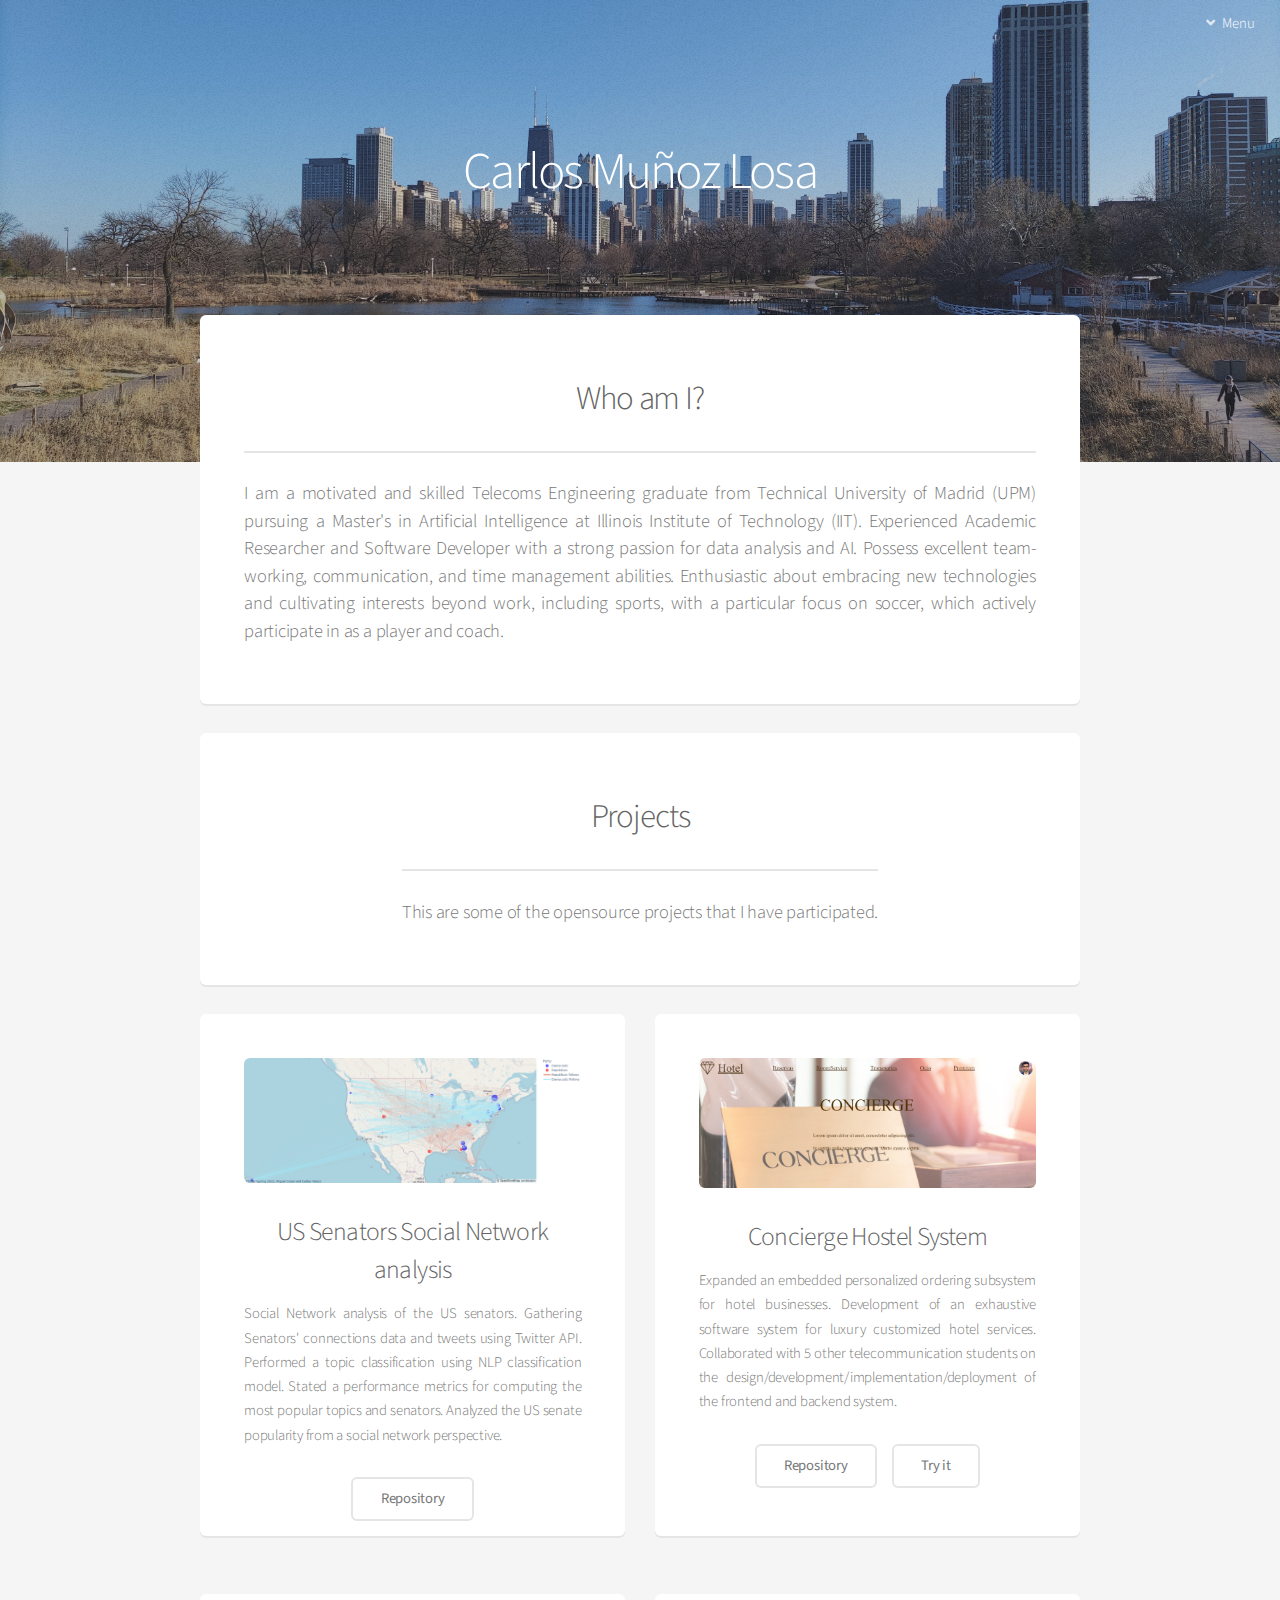
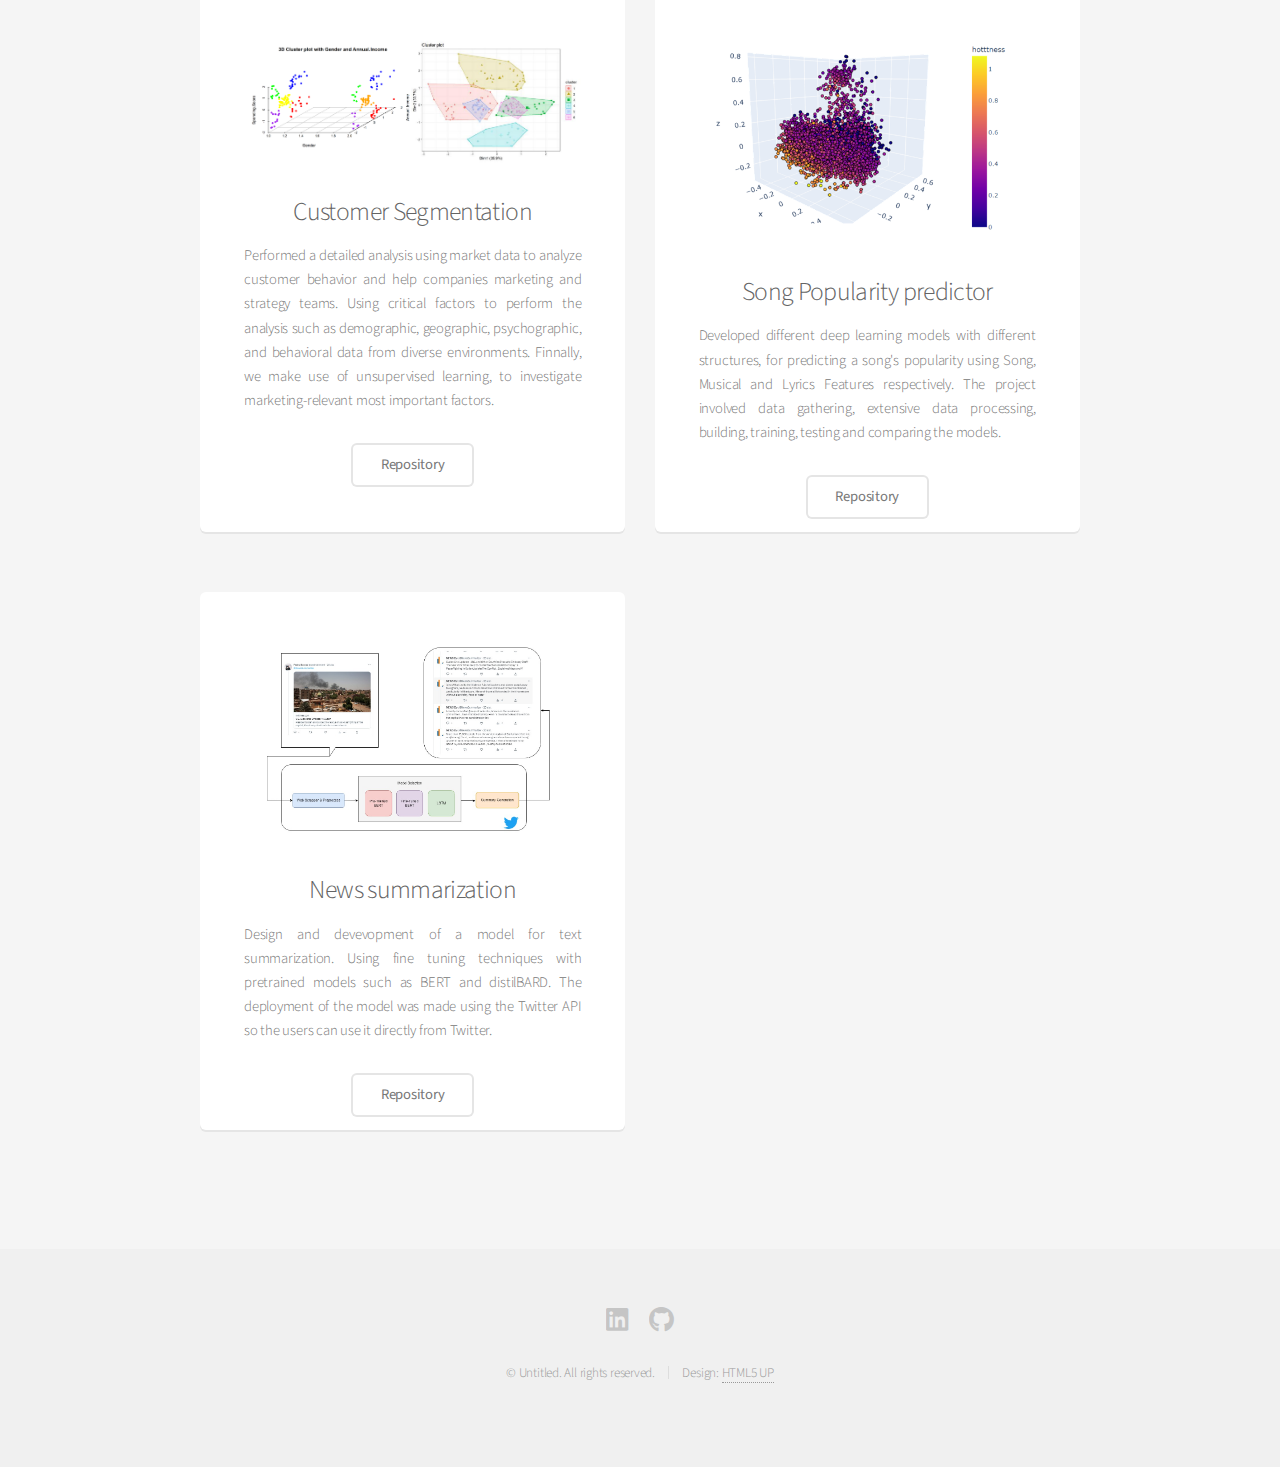
==== index.html @ c01d0539 "first portfolio" ====
<!DOCTYPE HTML>
<!--
	Alpha by HTML5 UP
	html5up.net | @ajlkn
	Free for personal and commercial use under the CCA 3.0 license (html5up.net/license)
-->
<html>
	<head>
		<title>Carlos Muñoz Losa</title>
		<meta charset="utf-8" />
		<meta name="viewport" content="width=device-width, initial-scale=1, user-scalable=no" />
		<link rel="stylesheet" href="assets/css/main.css" />
	</head>
	<body class="landing is-preload">
		<div id="page-wrapper">

			<!-- Header -->
				<header id="header" class="alt">
					<!-- <h1><a href="index.html">Carlos Muñoz Losa</a></h1> -->
					<nav id="nav">
						<ul>
							<!-- <li><a href="index.html">Home</a></li>
							<li><a href="about_me.html">About me</a></li> -->
							<li>
								<a href="#" class="icon solid fa-angle-down">Menu</a>
								<ul>
									<li><a href="index.html">Home</a></li>
									<li><a href="about_me.html">About me</a></li>
									<!-- <li><a href="contact.html">Contact</a></li>
									<li><a href="projects.html">Projects</a></li> -->
									<!-- <li>
										<a href="#">Submenu</a>
										<ul>
											<li><a href="#">Option One</a></li>
											<li><a href="#">Option Two</a></li>
											<li><a href="#">Option Three</a></li>
											<li><a href="#">Option Four</a></li>
										</ul>
									</li> -->
								</ul>
							</li>
							<!-- <li><a href="#" class="button">Sign Up</a></li> -->
						</ul>
					</nav>
				</header>

			<!-- Banner -->
				<section id="banner">
					<h2>Carlos Muñoz Losa</h2>
					<!-- <p>Machine Learning Engineer</p> -->
					<!-- <ul class="actions special">
						<li><a href="#" class="button primary">Sign Up</a></li>
						<li><a href="#" class="button">Learn More</a></li>
					</ul> -->
				</section>

			<!-- Main -->
				<section id="main" class="container">

					<section class="box special">
						<header class="major">
							<h2>Who am I?</h2>
							<p>
								I am a motivated and skilled Telecoms Engineering graduate from Technical University of Madrid (UPM) 
								pursuing a Master's in Artificial Intelligence at Illinois Institute of Technology (IIT). 
								Experienced Academic Researcher and Software Developer with a strong passion for data analysis and AI. 
								Possess excellent team-working, communication, and time management abilities. 
								Enthusiastic about embracing new technologies and cultivating interests beyond work, including sports, 
								with a particular focus on soccer, which actively participate in as a player and coach.
								</p>
						</header>
						<!-- <span class="image featured"><img src="images/pic01.jpg" alt="" /></span> -->
					</section>
					<section class="box special">
						<header class="major">
							<h2>Projects</h2>
							<p>This are some of the opensource projects that I have participated.</p>
						</header>
						<!-- <span class="image featured"><img src="images/pic01.jpg" alt="" /></span> -->
					</section>

					<div class="row">
						<div class="col-6 col-12-narrower">

							<section class="box special">
								<span class="image fit"><img src="images/sen_map.png" alt="" /></span>
								<h3>US Senators Social Network analysis</h3>
								<p>Social Network analysis of the US senators. Gathering Senators' connections
									 data and tweets using Twitter API. Performed a topic classification
									 using NLP classification model. Stated a performance metrics for computing
									 the most popular topics and senators. Analyzed the US senate popularity from a 
									 social network perspective.
								</p>
								<ul class="actions special">
									<li><a href="https://www.kaggle.com/code/miguelcozar/data-analysis-us-senate" class="button alt">Repository</a></li>
								</ul>
							</section>

						</div>
						<!-- <div class="col-6 col-12-narrower">

							<section class="box special">
								<span class="image featured"><img src="images/pic03.jpg" alt="" /></span>
								<h3>Concierge</h3>
								<p>Developed an authomatic concierge maganaging subsystem for luxury hotel services.
									The software tracks the customers, rooms, services and the states of the orders
									the system was designed, developed and deployed as a full-stack web app compatible for 
									multiple devices.
								</p>
								<ul class="actions special">
									<li><a href="#" class="button alt">Learn More</a></li>
								</ul>
							</section>

						</div> -->
						<div class="col-6 col-12-narrower">

							<section class="box special">
								<span class="image fit"><img src="images/concierge.png" alt="" /></span>
								<h3>Concierge Hostel System</h3>
								<p>Expanded an embedded personalized ordering subsystem for hotel businesses. 
									Development of an exhaustive software system for luxury customized hotel services. 
									Collaborated with 5 other telecommunication students on the design/development/implementation/deployment of the frontend and backend system. 

									<!-- <p> We also make use of algorithims such as the Elbow 
									Criterion approach and the "silhouette" method to test the performance of our model. We finnally write a 
									deep analysis of our results including three dimensional graphs and statistics.</p> -->
								</p>
								<ul class="actions special">
									<li><a href="https://github.com/carlosmlosa/ISST-Grupo02-Conc" class="button alt">Repository</a></li>
									<li><a href="https://acallejasz.github.io/conciergeWeb/" class="button alt">Try it</a></li>
								</ul>
							</section>

						</div>
						<div class="col-6 col-12-narrower">

							<section class="box special">
								<span class="image fit"><img src="images/customerSegmentation.png" alt="" /></span>
								<h3>Customer Segmentation</h3>
								<p>Performed a detailed analysis using market data to analyze customer behavior and help companies 
									marketing and strategy teams. Using critical factors to perform the analysis such 
									as demographic, geographic, psychographic, and behavioral data from diverse environments. Finnally, we make use of unsupervised learning, 
									to investigate marketing-relevant most important factors.

									<!-- <p> We also make use of algorithims such as the Elbow 
									Criterion approach and the "silhouette" method to test the performance of our model. We finnally write a 
									deep analysis of our results including three dimensional graphs and statistics.</p> -->
								</p>
								<ul class="actions special">
									<li><a href="https://github.com/carlosmlosa/customerSegmentationProject" class="button alt">Repository</a></li>
								</ul>
							</section>

						</div>
						<div class="col-6 col-12-narrower">

							<section class="box special">
								<span class="image fit"><img src="images/clustering_song_lyrics.png" alt="" /></span>
								<h3>Song Popularity predictor</h3>
								<p>Developed  different deep learning models with different structures, for predicting a song's popularity using 
									Song, Musical and Lyrics Features respectively. The project involved data gathering,
									extensive data processing, building, training, testing and comparing the models.
								</p>
								<ul class="actions special">
									<li><a href="https://bitbucket.org/cmunozlosa/cs577-f22-munozlosa-carlos/src/main/Project/" class="button alt">Repository</a></li>
								</ul>
							</section>

						</div>
						<div class="col-6 col-12-narrower">

							<section class="box special">
								<span class="image fit"><img src="images/Twitter_Bot.jpg" alt="" /></span>
								<h3>News summarization</h3>
								<p>Design and devevopment of a model for text summarization. Using fine tuning techniques with pretrained models such as BERT and distilBARD.
									The deployment of the model was made using the Twitter API so the users can use it directly from Twitter.
								</p>
								<ul class="actions special">
									<li><a href="https://github.com/carlosmlosa/news_summarization" class="button alt">Repository</a></li>
								</ul>
							</section>

						</div>
					</div>

					<!-- <section class="box special features">
						<div class="features-row">
							<section>
								<span class="icon solid major fa-bolt accent2"></span>
								<h3>Magna etiam</h3>
								<p>Integer volutpat ante et accumsan commophasellus sed aliquam feugiat lorem aliquet ut enim rutrum phasellus iaculis accumsan dolore magna aliquam veroeros.</p>
							</section>
							<section>
								<span class="icon solid major fa-chart-area accent3"></span>
								<h3>Ipsum dolor</h3>
								<p>Integer volutpat ante et accumsan commophasellus sed aliquam feugiat lorem aliquet ut enim rutrum phasellus iaculis accumsan dolore magna aliquam veroeros.</p>
							</section>
						</div>
						<div class="features-row">
							<section>
								<span class="icon solid major fa-cloud accent4"></span>
								<h3>Sed feugiat</h3>
								<p>Integer volutpat ante et accumsan commophasellus sed aliquam feugiat lorem aliquet ut enim rutrum phasellus iaculis accumsan dolore magna aliquam veroeros.</p>
							</section>
							<section>
								<span class="icon solid major fa-lock accent5"></span>
								<h3>Enim phasellus</h3>
								<p>Integer volutpat ante et accumsan commophasellus sed aliquam feugiat lorem aliquet ut enim rutrum phasellus iaculis accumsan dolore magna aliquam veroeros.</p>
							</section>
						</div>
					</section> -->

				</section>

			<!-- CTA -->
				<!-- <section id="cta">

					<h2>Sign up for beta access</h2>
					<p>Blandit varius ut praesent nascetur eu penatibus nisi risus faucibus nunc.</p>

					<form>
						<div class="row gtr-50 gtr-uniform">
							<div class="col-8 col-12-mobilep">
								<input type="email" name="email" id="email" placeholder="Email Address" />
							</div>
							<div class="col-4 col-12-mobilep">
								<input type="submit" value="Sign Up" class="fit" />
							</div>
						</div>
					</form>

				</section> -->

			<!-- Footer -->
				<footer id="footer">
					<ul class="icons">
						<li><a href="https://www.linkedin.com/in/carlos-munoz-losa/" class="icon brands fa-linkedin"><span class="label">LinkedIn</span></a></li>
						<!-- <li><a href="#" class="icon brands fa-facebook-f"><span class="label">Facebook</span></a></li> -->
						<!-- <li><a href="#" class="icon brands fa-instagram"><span class="label">Instagram</span></a></li> -->
						<li><a href="https://github.com/carlosmlosa" class="icon brands fa-github"><span class="label">Github</span></a></li>
						<!-- <li><a href="#" class="icon brands fa-dribbble"><span class="label">Dribbble</span></a></li>
						<li><a href="#" class="icon brands fa-google-plus"><span class="label">Google+</span></a></li> -->
					</ul>
					<ul class="copyright">
						<li>&copy; Untitled. All rights reserved.</li><li>Design: <a href="http://html5up.net">HTML5 UP</a></li>
					</ul>
				</footer>

		</div>

		<!-- Scripts -->
			<script src="assets/js/jquery.min.js"></script>
			<script src="assets/js/jquery.dropotron.min.js"></script>
			<script src="assets/js/jquery.scrollex.min.js"></script>
			<script src="assets/js/browser.min.js"></script>
			<script src="assets/js/breakpoints.min.js"></script>
			<script src="assets/js/util.js"></script>
			<script src="assets/js/main.js"></script>

	</body>
</html>
---- assets/css/main.css ----
@import url("fontawesome-all.min.css");
@import url("https://fonts.googleapis.com/css?family=Source+Sans+Pro:300,400,300italic,400italic");

/*
	Alpha by HTML5 UP
	html5up.net | @ajlkn
	Free for personal and commercial use under the CCA 3.0 license (html5up.net/license)
*/

/* Reset */

/* Based on meyerweb.com/eric/tools/css/reset (v2.0 | 20110126 | License: public domain) */

	html, body, div, span, applet, object,
	iframe, h1, h2, h3, h4, h5, h6, p, blockquote,
	pre, a, abbr, acronym, address, big, cite,
	code, del, dfn, em, img, ins, kbd, q, s, samp,
	small, strike, strong, sub, sup, tt, var, b,
	u, i, center, dl, dt, dd, ol, ul, li, fieldset,
	form, label, legend, table, caption, tbody,
	tfoot, thead, tr, th, td, article, aside,
	canvas, details, embed, figure, figcaption,
	footer, header, hgroup, menu, nav, output, ruby,
	section, summary, time, mark, audio, video {
		margin: 0;
		padding: 0;
		border: 0;
		font-size: 100%;
		font: inherit;
		vertical-align: baseline;
	}

	article, aside, details, figcaption, figure,
	footer, header, hgroup, menu, nav, section {
		display: block;
	}

	body {
		line-height: 1;
	}

	ol, ul {
		list-style: none;
	}

	blockquote, q {
		quotes: none;
	}

		blockquote:before, blockquote:after, q:before, q:after {
			content: '';
			content: none;
		}

	table {
		border-collapse: collapse;
		border-spacing: 0;
	}

	body {
		-webkit-text-size-adjust: none;
	}

	mark {
		background-color: transparent;
		color: inherit;
	}

	input::-moz-focus-inner {
		border: 0;
		padding: 0;
	}

	input, select, textarea {
		-moz-appearance: none;
		-webkit-appearance: none;
		-ms-appearance: none;
		appearance: none;
	}

/* Basic */

	@-ms-viewport {
		width: device-width;
	}

	body {
		-ms-overflow-style: scrollbar;
	}

	@media screen and (max-width: 480px) {

		html, body {
			min-width: 320px;
		}

	}

	html {
		box-sizing: border-box;
	}

	*, *:before, *:after {
		box-sizing: inherit;
	}

	body {
		background: #f5f5f5;
	}

	body, input, select, textarea {
		color: #777;
		font-family: "Source Sans Pro", sans-serif;
		font-size: 16pt;
		font-weight: 300;
		line-height: 1.65em;
		letter-spacing: -0.015em;
	}

	a {
		-moz-transition: color 0.2s ease-in-out, border-bottom-color 0.2s ease-in-out;
		-webkit-transition: color 0.2s ease-in-out, border-bottom-color 0.2s ease-in-out;
		-ms-transition: color 0.2s ease-in-out, border-bottom-color 0.2s ease-in-out;
		transition: color 0.2s ease-in-out, border-bottom-color 0.2s ease-in-out;
		border-bottom: dotted 1px;
		color: #e89980;
		text-decoration: none;
	}

		a:hover {
			border-bottom-color: transparent;
		}

	strong, b {
		color: #646464;
		font-weight: 400;
	}

	em, i {
		font-style: italic;
	}

	p {
		margin: 0 0 2em 0;
		text-align: justify;
	}

	h1, h2, h3, h4, h5, h6 {
		color: #646464;
		font-weight: 300;
		line-height: 1em;
		margin: 0 0 0.5em 0;
	}

		h1 a, h2 a, h3 a, h4 a, h5 a, h6 a {
			color: inherit;
			text-decoration: none;
		}

	h2 {
		font-size: 2.25em;
		line-height: 1.5em;
		letter-spacing: -0.035em;
	}

	h3 {
		font-size: 1.75em;
		line-height: 1.5em;
		letter-spacing: -0.025em;
	}

	h4 {
		font-size: 1.1em;
		line-height: 1.5em;
		letter-spacing: 0;
	}

	h5 {
		font-size: 0.9em;
		line-height: 1.5em;
		letter-spacing: 0;
	}

	h6 {
		font-size: 0.7em;
		line-height: 1.5em;
		letter-spacing: 0;
	}

	sub {
		font-size: 0.8em;
		position: relative;
		top: 0.5em;
	}

	sup {
		font-size: 0.8em;
		position: relative;
		top: -0.5em;
	}

	hr {
		border: 0;
		border-bottom: solid 2px #e5e5e5;
		margin: 2em 0;
	}

		hr.major {
			margin: 3em 0;
		}

	blockquote {
		border-left: solid 4px #e5e5e5;
		font-style: italic;
		margin: 0 0 2em 0;
		padding: 0.5em 0 0.5em 2em;
	}

	pre {
		-webkit-overflow-scrolling: touch;
		background: #f8f8f8;
		border-radius: 6px;
		border: solid 1px #e5e5e5;
		font-family: monospace;
		font-size: 0.9em;
		line-height: 1.75em;
		margin: 0 0 2em 0;
		overflow-x: auto;
		padding: 1em 1.5em;
	}

	code {
		background: #f8f8f8;
		border-radius: 6px;
		border: solid 1px #e5e5e5;
		font-family: monospace;
		font-size: 0.9em;
		margin: 0 0.25em;
		padding: 0.25em 0.65em;
	}

	.align-left {
		text-align: left;
	}

	.align-center {
		text-align: center;
	}

	.align-right {
		text-align: right;
	}

/* Row */

	.row {
		display: flex;
		flex-wrap: wrap;
		box-sizing: border-box;
		align-items: stretch;
	}

		.row > * {
			box-sizing: border-box;
		}

		.row.gtr-uniform > * > :last-child {
			margin-bottom: 0;
		}

		.row.aln-left {
			justify-content: flex-start;
		}

		.row.aln-center {
			justify-content: center;
		}

		.row.aln-right {
			justify-content: flex-end;
		}

		.row.aln-top {
			align-items: flex-start;
		}

		.row.aln-middle {
			align-items: center;
		}

		.row.aln-bottom {
			align-items: flex-end;
		}

		.row > .imp {
			order: -1;
		}

		.row > .col-1 {
			width: 8.33333%;
		}

		.row > .off-1 {
			margin-left: 8.33333%;
		}

		.row > .col-2 {
			width: 16.66667%;
		}

		.row > .off-2 {
			margin-left: 16.66667%;
		}

		.row > .col-3 {
			width: 25%;
		}

		.row > .off-3 {
			margin-left: 25%;
		}

		.row > .col-4 {
			width: 33.33333%;
		}

		.row > .off-4 {
			margin-left: 33.33333%;
		}

		.row > .col-5 {
			width: 41.66667%;
		}

		.row > .off-5 {
			margin-left: 41.66667%;
		}

		.row > .col-6 {
			width: 50%;
		}

		.row > .off-6 {
			margin-left: 50%;
		}

		.row > .col-7 {
			width: 58.33333%;
		}

		.row > .off-7 {
			margin-left: 58.33333%;
		}

		.row > .col-8 {
			width: 66.66667%;
		}

		.row > .off-8 {
			margin-left: 66.66667%;
		}

		.row > .col-9 {
			width: 75%;
		}

		.row > .off-9 {
			margin-left: 75%;
		}

		.row > .col-10 {
			width: 83.33333%;
		}

		.row > .off-10 {
			margin-left: 83.33333%;
		}

		.row > .col-11 {
			width: 91.66667%;
		}

		.row > .off-11 {
			margin-left: 91.66667%;
		}

		.row > .col-12 {
			width: 100%;
		}

		.row > .off-12 {
			margin-left: 100%;
		}

		.row.gtr-0 {
			margin-top: 0;
			margin-left: 0em;
		}

			.row.gtr-0 > * {
				padding: 0 0 0 0em;
			}

			.row.gtr-0.gtr-uniform {
				margin-top: 0em;
			}

				.row.gtr-0.gtr-uniform > * {
					padding-top: 0em;
				}

		.row.gtr-25 {
			margin-top: 0;
			margin-left: -0.5em;
		}

			.row.gtr-25 > * {
				padding: 0 0 0 0.5em;
			}

			.row.gtr-25.gtr-uniform {
				margin-top: -0.5em;
			}

				.row.gtr-25.gtr-uniform > * {
					padding-top: 0.5em;
				}

		.row.gtr-50 {
			margin-top: 0;
			margin-left: -1em;
		}

			.row.gtr-50 > * {
				padding: 0 0 0 1em;
			}

			.row.gtr-50.gtr-uniform {
				margin-top: -1em;
			}

				.row.gtr-50.gtr-uniform > * {
					padding-top: 1em;
				}

		.row {
			margin-top: 0;
			margin-left: -2em;
		}

			.row > * {
				padding: 0 0 0 2em;
			}

			.row.gtr-uniform {
				margin-top: -2em;
			}

				.row.gtr-uniform > * {
					padding-top: 2em;
				}

		.row.gtr-150 {
			margin-top: 0;
			margin-left: -3em;
		}

			.row.gtr-150 > * {
				padding: 0 0 0 3em;
			}

			.row.gtr-150.gtr-uniform {
				margin-top: -3em;
			}

				.row.gtr-150.gtr-uniform > * {
					padding-top: 3em;
				}

		.row.gtr-200 {
			margin-top: 0;
			margin-left: -4em;
		}

			.row.gtr-200 > * {
				padding: 0 0 0 4em;
			}

			.row.gtr-200.gtr-uniform {
				margin-top: -4em;
			}

				.row.gtr-200.gtr-uniform > * {
					padding-top: 4em;
				}

		@media screen and (max-width: 1680px) {

			.row {
				display: flex;
				flex-wrap: wrap;
				box-sizing: border-box;
				align-items: stretch;
			}

				.row > * {
					box-sizing: border-box;
				}

				.row.gtr-uniform > * > :last-child {
					margin-bottom: 0;
				}

				.row.aln-left {
					justify-content: flex-start;
				}

				.row.aln-center {
					justify-content: center;
				}

				.row.aln-right {
					justify-content: flex-end;
				}

				.row.aln-top {
					align-items: flex-start;
				}

				.row.aln-middle {
					align-items: center;
				}

				.row.aln-bottom {
					align-items: flex-end;
				}

				.row > .imp-wide {
					order: -1;
				}

				.row > .col-1-wide {
					width: 8.33333%;
				}

				.row > .off-1-wide {
					margin-left: 8.33333%;
				}

				.row > .col-2-wide {
					width: 16.66667%;
				}

				.row > .off-2-wide {
					margin-left: 16.66667%;
				}

				.row > .col-3-wide {
					width: 25%;
				}

				.row > .off-3-wide {
					margin-left: 25%;
				}

				.row > .col-4-wide {
					width: 33.33333%;
				}

				.row > .off-4-wide {
					margin-left: 33.33333%;
				}

				.row > .col-5-wide {
					width: 41.66667%;
				}

				.row > .off-5-wide {
					margin-left: 41.66667%;
				}

				.row > .col-6-wide {
					width: 50%;
				}

				.row > .off-6-wide {
					margin-left: 50%;
				}

				.row > .col-7-wide {
					width: 58.33333%;
				}

				.row > .off-7-wide {
					margin-left: 58.33333%;
				}

				.row > .col-8-wide {
					width: 66.66667%;
				}

				.row > .off-8-wide {
					margin-left: 66.66667%;
				}

				.row > .col-9-wide {
					width: 75%;
				}

				.row > .off-9-wide {
					margin-left: 75%;
				}

				.row > .col-10-wide {
					width: 83.33333%;
				}

				.row > .off-10-wide {
					margin-left: 83.33333%;
				}

				.row > .col-11-wide {
					width: 91.66667%;
				}

				.row > .off-11-wide {
					margin-left: 91.66667%;
				}

				.row > .col-12-wide {
					width: 100%;
				}

				.row > .off-12-wide {
					margin-left: 100%;
				}

				.row.gtr-0 {
					margin-top: 0;
					margin-left: 0em;
				}

					.row.gtr-0 > * {
						padding: 0 0 0 0em;
					}

					.row.gtr-0.gtr-uniform {
						margin-top: 0em;
					}

						.row.gtr-0.gtr-uniform > * {
							padding-top: 0em;
						}

				.row.gtr-25 {
					margin-top: 0;
					margin-left: -0.5em;
				}

					.row.gtr-25 > * {
						padding: 0 0 0 0.5em;
					}

					.row.gtr-25.gtr-uniform {
						margin-top: -0.5em;
					}

						.row.gtr-25.gtr-uniform > * {
							padding-top: 0.5em;
						}

				.row.gtr-50 {
					margin-top: 0;
					margin-left: -1em;
				}

					.row.gtr-50 > * {
						padding: 0 0 0 1em;
					}

					.row.gtr-50.gtr-uniform {
						margin-top: -1em;
					}

						.row.gtr-50.gtr-uniform > * {
							padding-top: 1em;
						}

				.row {
					margin-top: 0;
					margin-left: -2em;
				}

					.row > * {
						padding: 0 0 0 2em;
					}

					.row.gtr-uniform {
						margin-top: -2em;
					}

						.row.gtr-uniform > * {
							padding-top: 2em;
						}

				.row.gtr-150 {
					margin-top: 0;
					margin-left: -3em;
				}

					.row.gtr-150 > * {
						padding: 0 0 0 3em;
					}

					.row.gtr-150.gtr-uniform {
						margin-top: -3em;
					}

						.row.gtr-150.gtr-uniform > * {
							padding-top: 3em;
						}

				.row.gtr-200 {
					margin-top: 0;
					margin-left: -4em;
				}

					.row.gtr-200 > * {
						padding: 0 0 0 4em;
					}

					.row.gtr-200.gtr-uniform {
						margin-top: -4em;
					}

						.row.gtr-200.gtr-uniform > * {
							padding-top: 4em;
						}

		}

		@media screen and (max-width: 1280px) {

			.row {
				display: flex;
				flex-wrap: wrap;
				box-sizing: border-box;
				align-items: stretch;
			}

				.row > * {
					box-sizing: border-box;
				}

				.row.gtr-uniform > * > :last-child {
					margin-bottom: 0;
				}

				.row.aln-left {
					justify-content: flex-start;
				}

				.row.aln-center {
					justify-content: center;
				}

				.row.aln-right {
					justify-content: flex-end;
				}

				.row.aln-top {
					align-items: flex-start;
				}

				.row.aln-middle {
					align-items: center;
				}

				.row.aln-bottom {
					align-items: flex-end;
				}

				.row > .imp-normal {
					order: -1;
				}

				.row > .col-1-normal {
					width: 8.33333%;
				}

				.row > .off-1-normal {
					margin-left: 8.33333%;
				}

				.row > .col-2-normal {
					width: 16.66667%;
				}

				.row > .off-2-normal {
					margin-left: 16.66667%;
				}

				.row > .col-3-normal {
					width: 25%;
				}

				.row > .off-3-normal {
					margin-left: 25%;
				}

				.row > .col-4-normal {
					width: 33.33333%;
				}

				.row > .off-4-normal {
					margin-left: 33.33333%;
				}

				.row > .col-5-normal {
					width: 41.66667%;
				}

				.row > .off-5-normal {
					margin-left: 41.66667%;
				}

				.row > .col-6-normal {
					width: 50%;
				}

				.row > .off-6-normal {
					margin-left: 50%;
				}

				.row > .col-7-normal {
					width: 58.33333%;
				}

				.row > .off-7-normal {
					margin-left: 58.33333%;
				}

				.row > .col-8-normal {
					width: 66.66667%;
				}

				.row > .off-8-normal {
					margin-left: 66.66667%;
				}

				.row > .col-9-normal {
					width: 75%;
				}

				.row > .off-9-normal {
					margin-left: 75%;
				}

				.row > .col-10-normal {
					width: 83.33333%;
				}

				.row > .off-10-normal {
					margin-left: 83.33333%;
				}

				.row > .col-11-normal {
					width: 91.66667%;
				}

				.row > .off-11-normal {
					margin-left: 91.66667%;
				}

				.row > .col-12-normal {
					width: 100%;
				}

				.row > .off-12-normal {
					margin-left: 100%;
				}

				.row.gtr-0 {
					margin-top: 0;
					margin-left: 0em;
				}

					.row.gtr-0 > * {
						padding: 0 0 0 0em;
					}

					.row.gtr-0.gtr-uniform {
						margin-top: 0em;
					}

						.row.gtr-0.gtr-uniform > * {
							padding-top: 0em;
						}

				.row.gtr-25 {
					margin-top: 0;
					margin-left: -0.5em;
				}

					.row.gtr-25 > * {
						padding: 0 0 0 0.5em;
					}

					.row.gtr-25.gtr-uniform {
						margin-top: -0.5em;
					}

						.row.gtr-25.gtr-uniform > * {
							padding-top: 0.5em;
						}

				.row.gtr-50 {
					margin-top: 0;
					margin-left: -1em;
				}

					.row.gtr-50 > * {
						padding: 0 0 0 1em;
					}

					.row.gtr-50.gtr-uniform {
						margin-top: -1em;
					}

						.row.gtr-50.gtr-uniform > * {
							padding-top: 1em;
						}

				.row {
					margin-top: 0;
					margin-left: -2em;
				}

					.row > * {
						padding: 0 0 0 2em;
					}

					.row.gtr-uniform {
						margin-top: -2em;
					}

						.row.gtr-uniform > * {
							padding-top: 2em;
						}

				.row.gtr-150 {
					margin-top: 0;
					margin-left: -3em;
				}

					.row.gtr-150 > * {
						padding: 0 0 0 3em;
					}

					.row.gtr-150.gtr-uniform {
						margin-top: -3em;
					}

						.row.gtr-150.gtr-uniform > * {
							padding-top: 3em;
						}

				.row.gtr-200 {
					margin-top: 0;
					margin-left: -4em;
				}

					.row.gtr-200 > * {
						padding: 0 0 0 4em;
					}

					.row.gtr-200.gtr-uniform {
						margin-top: -4em;
					}

						.row.gtr-200.gtr-uniform > * {
							padding-top: 4em;
						}

		}

		@media screen and (max-width: 980px) {

			.row {
				display: flex;
				flex-wrap: wrap;
				box-sizing: border-box;
				align-items: stretch;
			}

				.row > * {
					box-sizing: border-box;
				}

				.row.gtr-uniform > * > :last-child {
					margin-bottom: 0;
				}

				.row.aln-left {
					justify-content: flex-start;
				}

				.row.aln-center {
					justify-content: center;
				}

				.row.aln-right {
					justify-content: flex-end;
				}

				.row.aln-top {
					align-items: flex-start;
				}

				.row.aln-middle {
					align-items: center;
				}

				.row.aln-bottom {
					align-items: flex-end;
				}

				.row > .imp-narrow {
					order: -1;
				}

				.row > .col-1-narrow {
					width: 8.33333%;
				}

				.row > .off-1-narrow {
					margin-left: 8.33333%;
				}

				.row > .col-2-narrow {
					width: 16.66667%;
				}

				.row > .off-2-narrow {
					margin-left: 16.66667%;
				}

				.row > .col-3-narrow {
					width: 25%;
				}

				.row > .off-3-narrow {
					margin-left: 25%;
				}

				.row > .col-4-narrow {
					width: 33.33333%;
				}

				.row > .off-4-narrow {
					margin-left: 33.33333%;
				}

				.row > .col-5-narrow {
					width: 41.66667%;
				}

				.row > .off-5-narrow {
					margin-left: 41.66667%;
				}

				.row > .col-6-narrow {
					width: 50%;
				}

				.row > .off-6-narrow {
					margin-left: 50%;
				}

				.row > .col-7-narrow {
					width: 58.33333%;
				}

				.row > .off-7-narrow {
					margin-left: 58.33333%;
				}

				.row > .col-8-narrow {
					width: 66.66667%;
				}

				.row > .off-8-narrow {
					margin-left: 66.66667%;
				}

				.row > .col-9-narrow {
					width: 75%;
				}

				.row > .off-9-narrow {
					margin-left: 75%;
				}

				.row > .col-10-narrow {
					width: 83.33333%;
				}

				.row > .off-10-narrow {
					margin-left: 83.33333%;
				}

				.row > .col-11-narrow {
					width: 91.66667%;
				}

				.row > .off-11-narrow {
					margin-left: 91.66667%;
				}

				.row > .col-12-narrow {
					width: 100%;
				}

				.row > .off-12-narrow {
					margin-left: 100%;
				}

				.row.gtr-0 {
					margin-top: 0;
					margin-left: 0em;
				}

					.row.gtr-0 > * {
						padding: 0 0 0 0em;
					}

					.row.gtr-0.gtr-uniform {
						margin-top: 0em;
					}

						.row.gtr-0.gtr-uniform > * {
							padding-top: 0em;
						}

				.row.gtr-25 {
					margin-top: 0;
					margin-left: -0.5em;
				}

					.row.gtr-25 > * {
						padding: 0 0 0 0.5em;
					}

					.row.gtr-25.gtr-uniform {
						margin-top: -0.5em;
					}

						.row.gtr-25.gtr-uniform > * {
							padding-top: 0.5em;
						}

				.row.gtr-50 {
					margin-top: 0;
					margin-left: -1em;
				}

					.row.gtr-50 > * {
						padding: 0 0 0 1em;
					}

					.row.gtr-50.gtr-uniform {
						margin-top: -1em;
					}

						.row.gtr-50.gtr-uniform > * {
							padding-top: 1em;
						}

				.row {
					margin-top: 0;
					margin-left: -2em;
				}

					.row > * {
						padding: 0 0 0 2em;
					}

					.row.gtr-uniform {
						margin-top: -2em;
					}

						.row.gtr-uniform > * {
							padding-top: 2em;
						}

				.row.gtr-150 {
					margin-top: 0;
					margin-left: -3em;
				}

					.row.gtr-150 > * {
						padding: 0 0 0 3em;
					}

					.row.gtr-150.gtr-uniform {
						margin-top: -3em;
					}

						.row.gtr-150.gtr-uniform > * {
							padding-top: 3em;
						}

				.row.gtr-200 {
					margin-top: 0;
					margin-left: -4em;
				}

					.row.gtr-200 > * {
						padding: 0 0 0 4em;
					}

					.row.gtr-200.gtr-uniform {
						margin-top: -4em;
					}

						.row.gtr-200.gtr-uniform > * {
							padding-top: 4em;
						}

		}

		@media screen and (max-width: 840px) {

			.row {
				display: flex;
				flex-wrap: wrap;
				box-sizing: border-box;
				align-items: stretch;
			}

				.row > * {
					box-sizing: border-box;
				}

				.row.gtr-uniform > * > :last-child {
					margin-bottom: 0;
				}

				.row.aln-left {
					justify-content: flex-start;
				}

				.row.aln-center {
					justify-content: center;
				}

				.row.aln-right {
					justify-content: flex-end;
				}

				.row.aln-top {
					align-items: flex-start;
				}

				.row.aln-middle {
					align-items: center;
				}

				.row.aln-bottom {
					align-items: flex-end;
				}

				.row > .imp-narrower {
					order: -1;
				}

				.row > .col-1-narrower {
					width: 8.33333%;
				}

				.row > .off-1-narrower {
					margin-left: 8.33333%;
				}

				.row > .col-2-narrower {
					width: 16.66667%;
				}

				.row > .off-2-narrower {
					margin-left: 16.66667%;
				}

				.row > .col-3-narrower {
					width: 25%;
				}

				.row > .off-3-narrower {
					margin-left: 25%;
				}

				.row > .col-4-narrower {
					width: 33.33333%;
				}

				.row > .off-4-narrower {
					margin-left: 33.33333%;
				}

				.row > .col-5-narrower {
					width: 41.66667%;
				}

				.row > .off-5-narrower {
					margin-left: 41.66667%;
				}

				.row > .col-6-narrower {
					width: 50%;
				}

				.row > .off-6-narrower {
					margin-left: 50%;
				}

				.row > .col-7-narrower {
					width: 58.33333%;
				}

				.row > .off-7-narrower {
					margin-left: 58.33333%;
				}

				.row > .col-8-narrower {
					width: 66.66667%;
				}

				.row > .off-8-narrower {
					margin-left: 66.66667%;
				}

				.row > .col-9-narrower {
					width: 75%;
				}

				.row > .off-9-narrower {
					margin-left: 75%;
				}

				.row > .col-10-narrower {
					width: 83.33333%;
				}

				.row > .off-10-narrower {
					margin-left: 83.33333%;
				}

				.row > .col-11-narrower {
					width: 91.66667%;
				}

				.row > .off-11-narrower {
					margin-left: 91.66667%;
				}

				.row > .col-12-narrower {
					width: 100%;
				}

				.row > .off-12-narrower {
					margin-left: 100%;
				}

				.row.gtr-0 {
					margin-top: 0;
					margin-left: 0em;
				}

					.row.gtr-0 > * {
						padding: 0 0 0 0em;
					}

					.row.gtr-0.gtr-uniform {
						margin-top: 0em;
					}

						.row.gtr-0.gtr-uniform > * {
							padding-top: 0em;
						}

				.row.gtr-25 {
					margin-top: 0;
					margin-left: -0.5em;
				}

					.row.gtr-25 > * {
						padding: 0 0 0 0.5em;
					}

					.row.gtr-25.gtr-uniform {
						margin-top: -0.5em;
					}

						.row.gtr-25.gtr-uniform > * {
							padding-top: 0.5em;
						}

				.row.gtr-50 {
					margin-top: 0;
					margin-left: -1em;
				}

					.row.gtr-50 > * {
						padding: 0 0 0 1em;
					}

					.row.gtr-50.gtr-uniform {
						margin-top: -1em;
					}

						.row.gtr-50.gtr-uniform > * {
							padding-top: 1em;
						}

				.row {
					margin-top: 0;
					margin-left: -2em;
				}

					.row > * {
						padding: 0 0 0 2em;
					}

					.row.gtr-uniform {
						margin-top: -2em;
					}

						.row.gtr-uniform > * {
							padding-top: 2em;
						}

				.row.gtr-150 {
					margin-top: 0;
					margin-left: -3em;
				}

					.row.gtr-150 > * {
						padding: 0 0 0 3em;
					}

					.row.gtr-150.gtr-uniform {
						margin-top: -3em;
					}

						.row.gtr-150.gtr-uniform > * {
							padding-top: 3em;
						}

				.row.gtr-200 {
					margin-top: 0;
					margin-left: -4em;
				}

					.row.gtr-200 > * {
						padding: 0 0 0 4em;
					}

					.row.gtr-200.gtr-uniform {
						margin-top: -4em;
					}

						.row.gtr-200.gtr-uniform > * {
							padding-top: 4em;
						}

		}

		@media screen and (max-width: 736px) {

			.row {
				display: flex;
				flex-wrap: wrap;
				box-sizing: border-box;
				align-items: stretch;
			}

				.row > * {
					box-sizing: border-box;
				}

				.row.gtr-uniform > * > :last-child {
					margin-bottom: 0;
				}

				.row.aln-left {
					justify-content: flex-start;
				}

				.row.aln-center {
					justify-content: center;
				}

				.row.aln-right {
					justify-content: flex-end;
				}

				.row.aln-top {
					align-items: flex-start;
				}

				.row.aln-middle {
					align-items: center;
				}

				.row.aln-bottom {
					align-items: flex-end;
				}

				.row > .imp-mobile {
					order: -1;
				}

				.row > .col-1-mobile {
					width: 8.33333%;
				}

				.row > .off-1-mobile {
					margin-left: 8.33333%;
				}

				.row > .col-2-mobile {
					width: 16.66667%;
				}

				.row > .off-2-mobile {
					margin-left: 16.66667%;
				}

				.row > .col-3-mobile {
					width: 25%;
				}

				.row > .off-3-mobile {
					margin-left: 25%;
				}

				.row > .col-4-mobile {
					width: 33.33333%;
				}

				.row > .off-4-mobile {
					margin-left: 33.33333%;
				}

				.row > .col-5-mobile {
					width: 41.66667%;
				}

				.row > .off-5-mobile {
					margin-left: 41.66667%;
				}

				.row > .col-6-mobile {
					width: 50%;
				}

				.row > .off-6-mobile {
					margin-left: 50%;
				}

				.row > .col-7-mobile {
					width: 58.33333%;
				}

				.row > .off-7-mobile {
					margin-left: 58.33333%;
				}

				.row > .col-8-mobile {
					width: 66.66667%;
				}

				.row > .off-8-mobile {
					margin-left: 66.66667%;
				}

				.row > .col-9-mobile {
					width: 75%;
				}

				.row > .off-9-mobile {
					margin-left: 75%;
				}

				.row > .col-10-mobile {
					width: 83.33333%;
				}

				.row > .off-10-mobile {
					margin-left: 83.33333%;
				}

				.row > .col-11-mobile {
					width: 91.66667%;
				}

				.row > .off-11-mobile {
					margin-left: 91.66667%;
				}

				.row > .col-12-mobile {
					width: 100%;
				}

				.row > .off-12-mobile {
					margin-left: 100%;
				}

				.row.gtr-0 {
					margin-top: 0;
					margin-left: 0em;
				}

					.row.gtr-0 > * {
						padding: 0 0 0 0em;
					}

					.row.gtr-0.gtr-uniform {
						margin-top: 0em;
					}

						.row.gtr-0.gtr-uniform > * {
							padding-top: 0em;
						}

				.row.gtr-25 {
					margin-top: 0;
					margin-left: -0.5em;
				}

					.row.gtr-25 > * {
						padding: 0 0 0 0.5em;
					}

					.row.gtr-25.gtr-uniform {
						margin-top: -0.5em;
					}

						.row.gtr-25.gtr-uniform > * {
							padding-top: 0.5em;
						}

				.row.gtr-50 {
					margin-top: 0;
					margin-left: -1em;
				}

					.row.gtr-50 > * {
						padding: 0 0 0 1em;
					}

					.row.gtr-50.gtr-uniform {
						margin-top: -1em;
					}

						.row.gtr-50.gtr-uniform > * {
							padding-top: 1em;
						}

				.row {
					margin-top: 0;
					margin-left: -2em;
				}

					.row > * {
						padding: 0 0 0 2em;
					}

					.row.gtr-uniform {
						margin-top: -2em;
					}

						.row.gtr-uniform > * {
							padding-top: 2em;
						}

				.row.gtr-150 {
					margin-top: 0;
					margin-left: -3em;
				}

					.row.gtr-150 > * {
						padding: 0 0 0 3em;
					}

					.row.gtr-150.gtr-uniform {
						margin-top: -3em;
					}

						.row.gtr-150.gtr-uniform > * {
							padding-top: 3em;
						}

				.row.gtr-200 {
					margin-top: 0;
					margin-left: -4em;
				}

					.row.gtr-200 > * {
						padding: 0 0 0 4em;
					}

					.row.gtr-200.gtr-uniform {
						margin-top: -4em;
					}

						.row.gtr-200.gtr-uniform > * {
							padding-top: 4em;
						}

		}

		@media screen and (max-width: 480px) {

			.row {
				display: flex;
				flex-wrap: wrap;
				box-sizing: border-box;
				align-items: stretch;
			}

				.row > * {
					box-sizing: border-box;
				}

				.row.gtr-uniform > * > :last-child {
					margin-bottom: 0;
				}

				.row.aln-left {
					justify-content: flex-start;
				}

				.row.aln-center {
					justify-content: center;
				}

				.row.aln-right {
					justify-content: flex-end;
				}

				.row.aln-top {
					align-items: flex-start;
				}

				.row.aln-middle {
					align-items: center;
				}

				.row.aln-bottom {
					align-items: flex-end;
				}

				.row > .imp-mobilep {
					order: -1;
				}

				.row > .col-1-mobilep {
					width: 8.33333%;
				}

				.row > .off-1-mobilep {
					margin-left: 8.33333%;
				}

				.row > .col-2-mobilep {
					width: 16.66667%;
				}

				.row > .off-2-mobilep {
					margin-left: 16.66667%;
				}

				.row > .col-3-mobilep {
					width: 25%;
				}

				.row > .off-3-mobilep {
					margin-left: 25%;
				}

				.row > .col-4-mobilep {
					width: 33.33333%;
				}

				.row > .off-4-mobilep {
					margin-left: 33.33333%;
				}

				.row > .col-5-mobilep {
					width: 41.66667%;
				}

				.row > .off-5-mobilep {
					margin-left: 41.66667%;
				}

				.row > .col-6-mobilep {
					width: 50%;
				}

				.row > .off-6-mobilep {
					margin-left: 50%;
				}

				.row > .col-7-mobilep {
					width: 58.33333%;
				}

				.row > .off-7-mobilep {
					margin-left: 58.33333%;
				}

				.row > .col-8-mobilep {
					width: 66.66667%;
				}

				.row > .off-8-mobilep {
					margin-left: 66.66667%;
				}

				.row > .col-9-mobilep {
					width: 75%;
				}

				.row > .off-9-mobilep {
					margin-left: 75%;
				}

				.row > .col-10-mobilep {
					width: 83.33333%;
				}

				.row > .off-10-mobilep {
					margin-left: 83.33333%;
				}

				.row > .col-11-mobilep {
					width: 91.66667%;
				}

				.row > .off-11-mobilep {
					margin-left: 91.66667%;
				}

				.row > .col-12-mobilep {
					width: 100%;
				}

				.row > .off-12-mobilep {
					margin-left: 100%;
				}

				.row.gtr-0 {
					margin-top: 0;
					margin-left: 0em;
				}

					.row.gtr-0 > * {
						padding: 0 0 0 0em;
					}

					.row.gtr-0.gtr-uniform {
						margin-top: 0em;
					}

						.row.gtr-0.gtr-uniform > * {
							padding-top: 0em;
						}

				.row.gtr-25 {
					margin-top: 0;
					margin-left: -0.5em;
				}

					.row.gtr-25 > * {
						padding: 0 0 0 0.5em;
					}

					.row.gtr-25.gtr-uniform {
						margin-top: -0.5em;
					}

						.row.gtr-25.gtr-uniform > * {
							padding-top: 0.5em;
						}

				.row.gtr-50 {
					margin-top: 0;
					margin-left: -1em;
				}

					.row.gtr-50 > * {
						padding: 0 0 0 1em;
					}

					.row.gtr-50.gtr-uniform {
						margin-top: -1em;
					}

						.row.gtr-50.gtr-uniform > * {
							padding-top: 1em;
						}

				.row {
					margin-top: 0;
					margin-left: -2em;
				}

					.row > * {
						padding: 0 0 0 2em;
					}

					.row.gtr-uniform {
						margin-top: -2em;
					}

						.row.gtr-uniform > * {
							padding-top: 2em;
						}

				.row.gtr-150 {
					margin-top: 0;
					margin-left: -3em;
				}

					.row.gtr-150 > * {
						padding: 0 0 0 3em;
					}

					.row.gtr-150.gtr-uniform {
						margin-top: -3em;
					}

						.row.gtr-150.gtr-uniform > * {
							padding-top: 3em;
						}

				.row.gtr-200 {
					margin-top: 0;
					margin-left: -4em;
				}

					.row.gtr-200 > * {
						padding: 0 0 0 4em;
					}

					.row.gtr-200.gtr-uniform {
						margin-top: -4em;
					}

						.row.gtr-200.gtr-uniform > * {
							padding-top: 4em;
						}

		}

/* Container */

	.container {
		margin: 0 auto;
		max-width: calc(100% - 5em);
		width: 60em;
	}

		.container.xsmall {
			width: 15em;
		}

		.container.small {
			width: 30em;
		}

		.container.medium {
			width: 45em;
		}

		.container.large {
			width: 75em;
		}

		.container.xlarge {
			width: 90em;
		}

		.container.max {
			width: 100%;
		}

		@media screen and (max-width: 840px) {

			.container {
				width: 100% !important;
			}

		}

		@media screen and (max-width: 736px) {

			.container {
				max-width: 100%;
			}

		}

/* Section/Article */

	section.special, article.special {
		text-align: center;
	}

	header p {
		color: #999;
		position: relative;
		margin: 0 0 1.5em 0;
		font-style: italic;
	}

	header h2 + p {
		font-size: 1.25em;
		margin-top: -1em;
		line-height: 1.5em;
	}

	header h3 + p {
		font-size: 1.1em;
		margin-top: -0.85em;
		line-height: 1.5em;
	}

	header h4 + p,
	header h5 + p,
	header h6 + p {
		font-size: 0.8em;
		margin-top: -0.5em;
		line-height: 1.5em;
	}

	header.major {
		padding: 1em 0;
		text-align: center;
	}

		header.major h2 {
			margin: 0;
		}

		header.major p {
			display: inline-block;
			border-top: solid 2px #e5e5e5;
			color: #777;
			margin: 1.5em 0 0 0;
			padding: 1.5em 0 0 0;
			font-style: normal;
		}

/* Form */

	form {
		margin: 0 0 2em 0;
	}

	label {
		color: #646464;
		display: block;
		font-size: 0.9em;
		font-weight: 300;
		margin: 0 0 1em 0;
	}

	input[type="text"],
	input[type="password"],
	input[type="email"],
	select,
	textarea {
		-moz-appearance: none;
		-webkit-appearance: none;
		-ms-appearance: none;
		appearance: none;
		background-color: #f8f8f8;
		border-radius: 6px;
		border: solid 1px #e5e5e5;
		color: inherit;
		display: block;
		outline: 0;
		padding: 0 1em;
		text-decoration: none;
		width: 100%;
	}

		input[type="text"]:invalid,
		input[type="password"]:invalid,
		input[type="email"]:invalid,
		select:invalid,
		textarea:invalid {
			box-shadow: none;
		}

		input[type="text"]:focus,
		input[type="password"]:focus,
		input[type="email"]:focus,
		select:focus,
		textarea:focus {
			border-color: #e89980;
			box-shadow: 0 0 0 2px #e89980;
		}

	select {
		background-image: url("data:image/svg+xml;charset=utf8,%3Csvg xmlns='http://www.w3.org/2000/svg' width='40' height='40' preserveAspectRatio='none' viewBox='0 0 40 40'%3E%3Cpath d='M9.4,12.3l10.4,10.4l10.4-10.4c0.2-0.2,0.5-0.4,0.9-0.4c0.3,0,0.6,0.1,0.9,0.4l3.3,3.3c0.2,0.2,0.4,0.5,0.4,0.9 c0,0.4-0.1,0.6-0.4,0.9L20.7,31.9c-0.2,0.2-0.5,0.4-0.9,0.4c-0.3,0-0.6-0.1-0.9-0.4L4.3,17.3c-0.2-0.2-0.4-0.5-0.4-0.9 c0-0.4,0.1-0.6,0.4-0.9l3.3-3.3c0.2-0.2,0.5-0.4,0.9-0.4S9.1,12.1,9.4,12.3z' fill='%23e5e5e5' /%3E%3C/svg%3E");
		background-size: 1.25em;
		background-repeat: no-repeat;
		background-position: calc(100% - 1em) center;
		height: 3em;
		padding-right: 3em;
		text-overflow: ellipsis;
	}

		select option {
			color: #777;
			background-color: #f5f5f5;
		}

		select:focus::-ms-value {
			background-color: transparent;
		}

		select::-ms-expand {
			display: none;
		}

	input[type="text"],
	input[type="password"],
	input[type="email"],
	select {
		height: 3em;
	}

	textarea {
		padding: 0.75em 1em;
	}

	input[type="checkbox"],
	input[type="radio"] {
		-moz-appearance: none;
		-webkit-appearance: none;
		-ms-appearance: none;
		appearance: none;
		display: block;
		float: left;
		margin-right: -2em;
		opacity: 0;
		width: 1em;
		z-index: -1;
	}

		input[type="checkbox"] + label,
		input[type="radio"] + label {
			text-decoration: none;
			color: #777;
			cursor: pointer;
			display: inline-block;
			font-size: 1em;
			font-weight: 300;
			padding-left: 2.55em;
			padding-right: 0.75em;
			position: relative;
		}

			input[type="checkbox"] + label:before,
			input[type="radio"] + label:before {
				-moz-osx-font-smoothing: grayscale;
				-webkit-font-smoothing: antialiased;
				display: inline-block;
				font-style: normal;
				font-variant: normal;
				text-rendering: auto;
				line-height: 1;
				text-transform: none !important;
				font-family: 'Font Awesome 5 Free';
				font-weight: 900;
			}

			input[type="checkbox"] + label:before,
			input[type="radio"] + label:before {
				background: #f8f8f8;
				border-radius: 6px;
				border: solid 1px #e5e5e5;
				content: '';
				display: inline-block;
				font-size: 0.8em;
				height: 2.25em;
				left: 0;
				line-height: 2.25em;
				position: absolute;
				text-align: center;
				top: 0;
				width: 2.25em;
			}

		input[type="checkbox"]:checked + label:before,
		input[type="radio"]:checked + label:before {
			background: #666;
			border-color: #666;
			color: #ffffff;
			content: '\f00c';
		}

		input[type="checkbox"]:focus + label:before,
		input[type="radio"]:focus + label:before {
			border-color: #e89980;
			box-shadow: 0 0 0 1px #e89980;
		}

	input[type="checkbox"] + label:before {
		border-radius: 6px;
	}

	input[type="radio"] + label:before {
		border-radius: 100%;
	}

	::-webkit-input-placeholder {
		color: #999 !important;
		opacity: 1.0;
	}

	:-moz-placeholder {
		color: #999 !important;
		opacity: 1.0;
	}

	::-moz-placeholder {
		color: #999 !important;
		opacity: 1.0;
	}

	:-ms-input-placeholder {
		color: #999 !important;
		opacity: 1.0;
	}

/* Box */

	.box {
		background: #fff;
		border-radius: 6px;
		box-shadow: 0 2px 0 0 #e5e5e5;
		margin: 0 0 2em 0;
		padding: 3em;
	}

		.box > :last-child {
			margin-bottom: 0;
		}

		.box.alt {
			background: none !important;
			border-radius: 0 !important;
			box-shadow: none !important;
			margin: 0 0 2em 0;
			padding: 0 !important;
		}

		.box.features .features-row {
			border-top: solid 2px #e5e5e5;
			position: relative;
		}

			.box.features .features-row:after {
				clear: both;
				content: '';
				display: block;
			}

			.box.features .features-row section {
				float: left;
				padding: 3em;
				width: 50%;
			}

				.box.features .features-row section :last-child {
					margin-bottom: 0;
				}

				.box.features .features-row section:nth-child(2n) {
					padding-right: 0;
				}

					.box.features .features-row section:nth-child(2n):before {
						background: #e5e5e5;
						content: '';
						display: block;
						height: 100%;
						margin-left: -3em;
						position: absolute;
						top: 0;
						width: 2px;
					}

				.box.features .features-row section:nth-child(2n-1) {
					padding-left: 0;
				}

			.box.features .features-row:first-child {
				border-top: 0;
			}

				.box.features .features-row:first-child section {
					padding-top: 0;
				}

			.box.features .features-row:last-child {
				padding-bottom: 0;
			}

				.box.features .features-row:last-child section {
					padding-bottom: 0;
				}

		.box.special {
			text-align: center;
			height: 90%;
		}

		.box .image.featured {
			border-radius: 0;
			display: block;
			margin: 3em 0 3em -3em;
			position: relative;
			width: calc(100% + 6em);
		}

			.box .image.featured img {
				border-radius: 0;
				display: block;
				width: 100%;
			}

			.box .image.featured:first-child {
				border-radius: 6px 6px 0 0;
				margin-bottom: 3em;
				margin-top: -3em;
			}

				.box .image.featured:first-child img {
					border-radius: 6px 6px 0 0;
				}

			.box .image.featured:last-child {
				border-radius: 0 0 6px 6px;
				margin-bottom: -3em;
				margin-top: 3em;
			}

				.box .image.featured:last-child img {
					border-radius: 0 0 6px 6px;
				}

/* Icon */

	.icon {
		text-decoration: none;
		border-bottom: none;
		position: relative;
	}

		.icon:before {
			-moz-osx-font-smoothing: grayscale;
			-webkit-font-smoothing: antialiased;
			display: inline-block;
			font-style: normal;
			font-variant: normal;
			text-rendering: auto;
			line-height: 1;
			text-transform: none !important;
			font-family: 'Font Awesome 5 Free';
			font-weight: 400;
		}

		.icon > .label {
			display: none;
		}

		.icon:before {
			line-height: inherit;
		}

		.icon.solid:before {
			font-weight: 900;
		}

		.icon.brands:before {
			font-family: 'Font Awesome 5 Brands';
		}

		.icon.major {
			background: #666;
			border-radius: 100%;
			color: #ffffff;
			cursor: default;
			display: inline-block;
			height: 5.5em;
			line-height: 5.5em;
			margin: 0 0 2em 0;
			width: 5.5em;
		}

			.icon.major:before {
				font-size: 2.5em;
			}

			.icon.major.accent1 {
				background: #666;
				color: #ffffff;
			}

			.icon.major.accent2 {
				background: #e89980;
				color: #ffffff;
			}

			.icon.major.accent3 {
				background: #7fcdb8;
				color: #ffffff;
			}

			.icon.major.accent4 {
				background: #90b0ba;
				color: #ffffff;
			}

			.icon.major.accent5 {
				background: #e5cb95;
				color: #ffffff;
			}

/* Image */

	.image {
		border-radius: 6px;
		border: 0;
		display: inline-block;
		position: relative;
	}

		.image img {
			border-radius: 6px;
			display: block;
		}

		.image.left {
			float: left;
			padding: 0 1.5em 1em 0;
			top: 0.25em;
		}

		.image.right {
			float: right;
			padding: 0 0 1em 1.5em;
			top: 0.25em;
		}



		.image.fit {
			display: block;
			margin: 0 0 2em 0;
			width: 100%;
		}

			.image.fit img {
				display: block;
				width: 100%;
			}

/* List */

	ol {
		list-style: decimal;
		margin: 0 0 2em 0;
		padding-left: 1.25em;
	}

		ol li {
			padding-left: 0.25em;
		}

	ul {
		list-style: disc;
		margin: 0 0 2em 0;
		padding-left: 1em;
	}

		ul li {
			padding-left: 0.5em;
		}

		ul.alt {
			list-style: none;
			padding-left: 0;
		}

			ul.alt li {
				border-top: solid 1px #e5e5e5;
				padding: 0.5em 0;
			}

				ul.alt li:first-child {
					border-top: 0;
					padding-top: 0;
				}

		ul.icons {
			cursor: default;
			list-style: none;
			padding-left: 0;
		}

			ul.icons li {
				display: inline-block;
				padding: 0 1.25em 0 0;
			}

				ul.icons li:last-child {
					padding-right: 0;
				}

				ul.icons li .icon {
					color: inherit;
				}

					ul.icons li .icon:before {
						font-size: 1.75em;
					}

	dl {
		margin: 0 0 2em 0;
	}

/* Actions */

	ul.actions {
		display: -moz-flex;
		display: -webkit-flex;
		display: -ms-flex;
		display: flex;
		cursor: default;
		list-style: none;
		margin-left: -1em;
		padding-left: 0;
	}

		ul.actions li {
			padding: 0 0 0 1em;
			vertical-align: middle;
		}

		ul.actions.special {
			-moz-justify-content: center;
			-webkit-justify-content: center;
			-ms-justify-content: center;
			justify-content: center;
			width: 100%;
			margin-left: 0;
		}

			ul.actions.special li:first-child {
				padding-left: 0;
			}

		ul.actions.stacked {
			-moz-flex-direction: column;
			-webkit-flex-direction: column;
			-ms-flex-direction: column;
			flex-direction: column;
			margin-left: 0;
		}

			ul.actions.stacked li {
				padding: 1.3em 0 0 0;
			}

				ul.actions.stacked li:first-child {
					padding-top: 0;
				}

		ul.actions.fit {
			width: calc(100% + 1em);
		}

			ul.actions.fit li {
				-moz-flex-grow: 1;
				-webkit-flex-grow: 1;
				-ms-flex-grow: 1;
				flex-grow: 1;
				-moz-flex-shrink: 1;
				-webkit-flex-shrink: 1;
				-ms-flex-shrink: 1;
				flex-shrink: 1;
				width: 100%;
			}

				ul.actions.fit li > * {
					width: 100%;
				}

			ul.actions.fit.stacked {
				width: 100%;
			}

		@media screen and (max-width: 480px) {

			ul.actions:not(.fixed) {
				-moz-flex-direction: column;
				-webkit-flex-direction: column;
				-ms-flex-direction: column;
				flex-direction: column;
				margin-left: 0;
				width: 100% !important;
			}

				ul.actions:not(.fixed) li {
					-moz-flex-grow: 1;
					-webkit-flex-grow: 1;
					-ms-flex-grow: 1;
					flex-grow: 1;
					-moz-flex-shrink: 1;
					-webkit-flex-shrink: 1;
					-ms-flex-shrink: 1;
					flex-shrink: 1;
					padding: 1em 0 0 0;
					text-align: center;
					width: 100%;
				}

					ul.actions:not(.fixed) li > * {
						width: 100%;
					}

					ul.actions:not(.fixed) li:first-child {
						padding-top: 0;
					}

					ul.actions:not(.fixed) li input[type="submit"],
					ul.actions:not(.fixed) li input[type="reset"],
					ul.actions:not(.fixed) li input[type="button"],
					ul.actions:not(.fixed) li button,
					ul.actions:not(.fixed) li .button {
						width: 100%;
					}

						ul.actions:not(.fixed) li input[type="submit"].icon:before,
						ul.actions:not(.fixed) li input[type="reset"].icon:before,
						ul.actions:not(.fixed) li input[type="button"].icon:before,
						ul.actions:not(.fixed) li button.icon:before,
						ul.actions:not(.fixed) li .button.icon:before {
							margin-left: -0.5em;
						}

		}

/* Table */

	.table-wrapper {
		-webkit-overflow-scrolling: touch;
		overflow-x: auto;
	}

	table {
		margin: 0 0 2em 0;
		width: 100%;
	}

		table tbody tr {
			border: solid 1px #e5e5e5;
			border-left: 0;
			border-right: 0;
		}

			table tbody tr:nth-child(2n + 1) {
				background-color: #f8f8f8;
			}

		table td {
			padding: 0.75em 0.75em;
		}

		table th {
			color: #646464;
			font-size: 0.9em;
			font-weight: 300;
			padding: 0 0.75em 0.75em 0.75em;
			text-align: left;
		}

		table thead {
			border-bottom: solid 2px #e5e5e5;
		}

		table tfoot {
			border-top: solid 2px #e5e5e5;
		}

		table.alt {
			border-collapse: separate;
		}

			table.alt tbody tr td {
				border: solid 1px #e5e5e5;
				border-left-width: 0;
				border-top-width: 0;
			}

				table.alt tbody tr td:first-child {
					border-left-width: 1px;
				}

			table.alt tbody tr:first-child td {
				border-top-width: 1px;
			}

			table.alt thead {
				border-bottom: 0;
			}

			table.alt tfoot {
				border-top: 0;
			}

/* Button */

	input[type="submit"],
	input[type="reset"],
	input[type="button"],
	.button {
		-moz-appearance: none;
		-webkit-appearance: none;
		-ms-appearance: none;
		appearance: none;
		-moz-transition: background-color 0.2s ease-in-out, color 0.2s ease-in-out;
		-webkit-transition: background-color 0.2s ease-in-out, color 0.2s ease-in-out;
		-ms-transition: background-color 0.2s ease-in-out, color 0.2s ease-in-out;
		transition: background-color 0.2s ease-in-out, color 0.2s ease-in-out;
		background-color: #666;
		border-radius: 6px;
		border: 0;
		color: #ffffff;
		cursor: pointer;
		display: inline-block;
		font-weight: 400;
		height: 3em;
		line-height: 3em;
		padding: 0 2em;
		text-align: center;
		text-decoration: none;
		white-space: nowrap;
	}

		input[type="submit"]:hover,
		input[type="reset"]:hover,
		input[type="button"]:hover,
		.button:hover {
			background-color: #737373;
		}

		input[type="submit"]:active,
		input[type="reset"]:active,
		input[type="button"]:active,
		.button:active {
			background-color: #595959;
		}

		input[type="submit"].icon,
		input[type="reset"].icon,
		input[type="button"].icon,
		.button.icon {
			padding-left: 1.35em;
		}

			input[type="submit"].icon:before,
			input[type="reset"].icon:before,
			input[type="button"].icon:before,
			.button.icon:before {
				margin-right: 0.5em;
			}

		input[type="submit"].fit,
		input[type="reset"].fit,
		input[type="button"].fit,
		.button.fit {
			width: 100%;
		}

		input[type="submit"].small,
		input[type="reset"].small,
		input[type="button"].small,
		.button.small {
			font-size: 0.8em;
			height: 2.7em;
			line-height: 2.7em;
		}

		input[type="submit"].large,
		input[type="reset"].large,
		input[type="button"].large,
		.button.large {
			font-size: 1.25em;
			height: 2.7em;
			line-height: 2.7em;
		}

		input[type="submit"].alt,
		input[type="reset"].alt,
		input[type="button"].alt,
		.button.alt {
			background-color: transparent;
			box-shadow: inset 0 0 0 2px #e5e5e5;
			color: #777;
		}

			input[type="submit"].alt:hover,
			input[type="reset"].alt:hover,
			input[type="button"].alt:hover,
			.button.alt:hover {
				background-color: #f8f8f8;
			}

			input[type="submit"].alt:active,
			input[type="reset"].alt:active,
			input[type="button"].alt:active,
			.button.alt:active {
				background-color: #f0f0f0;
			}

			input[type="submit"].alt.icon:before,
			input[type="reset"].alt.icon:before,
			input[type="button"].alt.icon:before,
			.button.alt.icon:before {
				color: #999;
			}

		input[type="submit"].primary,
		input[type="reset"].primary,
		input[type="button"].primary,
		.button.primary {
			background-color: #e89980;
			color: #ffffff !important;
		}

			input[type="submit"].primary:hover,
			input[type="reset"].primary:hover,
			input[type="button"].primary:hover,
			.button.primary:hover {
				background-color: #ecaa96;
			}

			input[type="submit"].primary:active,
			input[type="reset"].primary:active,
			input[type="button"].primary:active,
			.button.primary:active {
				background-color: #e4886a;
			}

		input[type="submit"].disabled, input[type="submit"]:disabled,
		input[type="reset"].disabled,
		input[type="reset"]:disabled,
		input[type="button"].disabled,
		input[type="button"]:disabled,
		.button.disabled,
		.button:disabled {
			background-color: #777 !important;
			box-shadow: inset 0 -0.15em 0 0 rgba(0, 0, 0, 0.15);
			color: #f5f5f5 !important;
			cursor: default;
			opacity: 0.25;
		}

/* Header */

	#page-wrapper {
		padding-top: 3em;
	}

	body.landing #page-wrapper {
		padding-top: 0;
	}

	@-moz-keyframes reveal-header {
		0% {
			top: -5em;
		}

		100% {
			top: 0;
		}
	}

	@-webkit-keyframes reveal-header {
		0% {
			top: -5em;
		}

		100% {
			top: 0;
		}
	}

	@-ms-keyframes reveal-header {
		0% {
			top: -5em;
		}

		100% {
			top: 0;
		}
	}

	@keyframes reveal-header {
		0% {
			top: -5em;
		}

		100% {
			top: 0;
		}
	}

	#header {
		background: #444;
		color: #bbb;
		cursor: default;
		height: 3.25em;
		left: 0;
		line-height: 3.25em;
		position: fixed;
		top: 0;
		width: 100%;
		z-index: 10000;
	}

		#header h1 {
			color: inherit;
			height: inherit;
			left: 1.25em;
			line-height: inherit;
			margin: 0;
			padding: 0;
			position: absolute;
			top: 0;
		}

			#header h1 a {
				color: #fff;
				font-weight: 400;
				border: 0;
			}

		#header nav {
			height: inherit;
			line-height: inherit;
			position: absolute;
			right: 0.75em;
			top: 0;
			vertical-align: middle;
		}

			#header nav > ul {
				list-style: none;
				margin: 0;
				padding-left: 0;
			}

				#header nav > ul > li {
					display: inline-block;
					padding-left: 0;
				}

					#header nav > ul > li > ul {
						display: none;
					}

					#header nav > ul > li a {
						display: inline-block;
						height: 2em;
						line-height: 1.95em;
						padding: 0 1em;
						border-radius: 6px;
					}

					#header nav > ul > li a:not(.button) {
						color: #fff;
						display: inline-block;
						text-decoration: none;
						border: 0;
					}

						#header nav > ul > li a:not(.button).icon:before {
							color: #999;
							margin-right: 0.5em;
						}

					#header nav > ul > li:first-child {
						margin-left: 0;
					}

					#header nav > ul > li.active a:not(.button) {
						background-color: rgba(153, 153, 153, 0.25);
					}

					#header nav > ul > li .button {
						margin: 0 0 0 0.5em;
						position: relative;
					}

		#header input[type="submit"],
		#header input[type="reset"],
		#header input[type="button"],
		#header .button {
			background-color: transparent;
			box-shadow: inset 0 0 0 2px #999;
			color: #fff;
		}

			#header input[type="submit"]:hover,
			#header input[type="reset"]:hover,
			#header input[type="button"]:hover,
			#header .button:hover {
				background-color: rgba(153, 153, 153, 0.25);
			}

			#header input[type="submit"]:active,
			#header input[type="reset"]:active,
			#header input[type="button"]:active,
			#header .button:active {
				background-color: rgba(153, 153, 153, 0.5);
			}

		#header .container {
			position: relative;
		}

			#header .container h1 {
				left: 0;
			}

			#header .container nav {
				right: 0;
			}

		#header.reveal {
			-moz-animation: reveal-header 0.5s;
			-webkit-animation: reveal-header 0.5s;
			-ms-animation: reveal-header 0.5s;
			animation: reveal-header 0.5s;
		}

		#header.alt {
			-moz-animation: none;
			-webkit-animation: none;
			-ms-animation: none;
			animation: none;
			background: none;
			color: rgba(255, 255, 255, 0.75);
			position: absolute;
		}

			#header.alt nav > ul > li a:not(.button).icon:before {
				color: rgba(255, 255, 255, 0.75);
			}

			#header.alt nav > ul > li.active a:not(.button) {
				background-color: rgba(255, 255, 255, 0.2);
			}

			#header.alt input[type="submit"],
			#header.alt input[type="reset"],
			#header.alt input[type="button"],
			#header.alt .button {
				box-shadow: inset 0 0 0 2px rgba(255, 255, 255, 0.5);
			}

				#header.alt input[type="submit"]:hover,
				#header.alt input[type="reset"]:hover,
				#header.alt input[type="button"]:hover,
				#header.alt .button:hover {
					background-color: rgba(255, 255, 255, 0.1);
				}

				#header.alt input[type="submit"]:active,
				#header.alt input[type="reset"]:active,
				#header.alt input[type="button"]:active,
				#header.alt .button:active {
					background-color: rgba(255, 255, 255, 0.2);
				}

	.dropotron {
		background: #fff;
		border-radius: 6px;
		box-shadow: 0 2px 0 0 rgba(0, 0, 0, 0.065), inset 0 -1px 0 0 #fff, inset 0 0 0 1px rgba(229, 229, 229, 0.5);
		list-style: none;
		margin: calc(-0.5em + 1px) 0 0 1px;
		padding: 0.5em 0;
		width: 11em;
	}

		.dropotron li {
			padding: 0;
		}

			.dropotron li a, .dropotron li span {
				-moz-transition: none;
				-webkit-transition: none;
				-ms-transition: none;
				transition: none;
				border: 0;
				border-top: solid 1px #f2f2f2;
				color: inherit;
				display: block;
				padding: 0.15em 1em;
			}

			.dropotron li:first-child > a, .dropotron li:first-child > span {
				border-top: 0;
			}

			.dropotron li.active > a, .dropotron li.active > span, .dropotron li:hover > a, .dropotron li:hover > span {
				background: #e89980;
				color: #ffffff;
			}

		.dropotron.level-0 {
			font-size: 0.9em;
			margin: 1em 0 0 0;
		}

			.dropotron.level-0:before {
				-moz-transform: rotate(45deg);
				-webkit-transform: rotate(45deg);
				-ms-transform: rotate(45deg);
				transform: rotate(45deg);
				background: #fff;
				border: solid 1px rgba(229, 229, 229, 0.5);
				border-bottom: 0;
				border-right: 0;
				box-shadow: -0.25em -0.125em 0.125em 0 rgba(0, 0, 0, 0.015);
				content: '';
				display: block;
				height: 0.75em;
				position: absolute;
				right: 1.25em;
				top: -0.375em;
				width: 0.75em;
				z-index: 0;
			}

/* Banner */

	#banner {
		background-attachment: scroll,							fixed;
		background-color: #666;
		background-image: url("images/overlay.png"), url("../../images/banner.jpg");
		background-position: top left,						center center;
		background-repeat: repeat,							no-repeat;
		background-size: auto,							cover;
		color: #fff;
		padding: 12em 0 20em 0;
		text-align: center;
	}

		#banner :last-child {
			margin-bottom: 0;
		}

		#banner h2, #banner h3, #banner h4, #banner h5, #banner h6 {
			color: #fff;
		}

		#banner h2 {
			font-size: 3.5em;
			line-height: 1em;
			margin: 0 0 0.5em 0;
			padding: 0;
		}

		#banner p {
			font-size: 1.25em;
			margin-bottom: 1.75em;
		}

		#banner input[type="submit"],
		#banner input[type="reset"],
		#banner input[type="button"],
		#banner .button {
			background-color: transparent;
			box-shadow: inset 0 0 0 2px rgba(255, 255, 255, 0.5);
			color: #fff;
			min-width: 12em;
		}

			#banner input[type="submit"]:hover,
			#banner input[type="reset"]:hover,
			#banner input[type="button"]:hover,
			#banner .button:hover {
				background-color: rgba(255, 255, 255, 0.1);
			}

			#banner input[type="submit"]:active,
			#banner input[type="reset"]:active,
			#banner input[type="button"]:active,
			#banner .button:active {
				background-color: rgba(255, 255, 255, 0.2);
			}

			#banner input[type="submit"].primary,
			#banner input[type="reset"].primary,
			#banner input[type="button"].primary,
			#banner .button.primary {
				background: #fff;
				color: #666 !important;
			}

/* Main */

	#main {
		padding: 4em 0;
	}

		#main > header {
			text-align: center;
			margin: 0 0 3em 0;
		}

			#main > header h2 {
				font-size: 2.75em;
				margin: 0;
			}

			#main > header p {
				border-top: solid 2px #e5e5e5;
				color: #777;
				display: inline-block;
				font-style: normal;
				margin: 1em 0 0 0;
				padding: 1em 0 1.25em 0;
			}

	body.landing #main {
		margin-top: -14em;
	}

/* Footer */

	#footer {
		background: #f0f0f0;
		padding: 4em 0 6em 0;
		text-align: center;
	}

		#footer .icons a {
			-moz-transition: opacity 0.2s ease-in-out;
			-webkit-transition: opacity 0.2s ease-in-out;
			-ms-transition: opacity 0.2s ease-in-out;
			transition: opacity 0.2s ease-in-out;
			opacity: 0.35;
		}

			#footer .icons a:hover {
				opacity: 0.75;
			}

		#footer .copyright {
			color: #999;
			font-size: 0.9em;
			line-height: 1em;
			margin: 2em 0 0 0;
			padding: 0;
			text-align: center;
		}

			#footer .copyright a {
				color: inherit;
			}

			#footer .copyright li {
				border-left: solid 1px #dddddd;
				display: inline-block;
				list-style: none;
				margin-left: 1em;
				padding-left: 1em;
			}

				#footer .copyright li:first-child {
					border-left: 0;
					margin-left: 0;
					padding-left: 0;
				}

/* CTA */

	#cta {
		background: #e89980;
		color: #f9e6df;
		padding: 3.5em 0 4em 0;
		text-align: center;
	}

		#cta h2, #cta h3, #cta h4, #cta h5, #cta h6 {
			color: inherit;
		}

		#cta form {
			margin: 0 auto;
			max-width: 100%;
			width: 25em;
		}

		#cta input[type="submit"],
		#cta input[type="reset"],
		#cta input[type="button"],
		#cta .button {
			box-shadow: none;
			background: #fff;
			color: #e89980;
		}

		#cta input[type="text"],
		#cta input[type="password"],
		#cta input[type="email"],
		#cta select,
		#cta textarea {
			color: #ffffff;
			background: rgba(255, 255, 255, 0.15);
			border: 0;
		}

			#cta input[type="text"]:focus,
			#cta input[type="password"]:focus,
			#cta input[type="email"]:focus,
			#cta select:focus,
			#cta textarea:focus {
				box-shadow: inset 0 0 0 2px #fff;
			}

		#cta ::-webkit-input-placeholder {
			color: rgba(255, 255, 255, 0.75) !important;
		}

		#cta :-moz-placeholder {
			color: rgba(255, 255, 255, 0.75) !important;
		}

		#cta ::-moz-placeholder {
			color: rgba(255, 255, 255, 0.75) !important;
		}

		#cta :-ms-input-placeholder {
			color: rgba(255, 255, 255, 0.75) !important;
		}

		#cta .formerize-placeholder {
			color: rgba(255, 255, 255, 0.75) !important;
		}

/* Wide */

	@media screen and (max-width: 1680px) {

		/* Basic */

			body, input, select, textarea {
				font-size: 13pt;
			}

		/* Banner */

			#banner {
				padding: 10em 0 18em 0;
			}

	}

/* Normal */

	@media screen and (max-width: 1280px) {

		/* Basic */

			body, input, select, textarea {
				font-size: 11pt;
			}

		/* Header */

			.dropotron.level-0 {
				font-size: 1em;
			}

		/* Banner */

			#banner {
				background-attachment: scroll;
			}

				#banner h2 {
					font-size: 3.5em;
				}

	}

/* Narrow */

	@media screen and (max-width: 980px) {

		/* Basic */

			body, input, select, textarea {
				font-size: 11pt;
			}

	}

/* Narrower */

	#navPanel, #navButton {
		display: none;
	}

	@media screen and (max-width: 840px) {

		/* Basic */

			html, body {
				overflow-x: hidden;
			}

			body, input, select, textarea {
				font-size: 11pt;
			}

			h2 br, h3 br, h4 br, h5 br, h6 br {
				display: none;
			}

		/* Section/Article */

			header br {
				display: none;
			}

			header.major {
				padding: 0 4em;
			}

		/* Box */

			.box {
				padding: 3em 2em;
			}

				.box.features > section {
					padding: 3em 2em;
				}

				.box .image.featured {
					margin-left: -2em;
					width: calc(100% + 4em);
				}

					.box .image.featured:first-child {
						margin-bottom: 3em;
						margin-top: -3em;
					}

					.box .image.featured:last-child {
						margin-bottom: -3em;
						margin-top: 3em;
					}

		/* Header */

			#page-wrapper {
				padding-top: 0;
			}

			#header {
				display: none;
			}

		/* Banner */

		/* Nav */

			#page-wrapper {
				-moz-backface-visibility: hidden;
				-webkit-backface-visibility: hidden;
				-ms-backface-visibility: hidden;
				backface-visibility: hidden;
				-moz-transition: -moz-transform 0.5s ease;
				-webkit-transition: -webkit-transform 0.5s ease;
				-ms-transition: -ms-transform 0.5s ease;
				transition: transform 0.5s ease;
				padding-bottom: 1px;
			}

			#navButton {
				-moz-backface-visibility: hidden;
				-webkit-backface-visibility: hidden;
				-ms-backface-visibility: hidden;
				backface-visibility: hidden;
				-moz-transition: -moz-transform 0.5s ease;
				-webkit-transition: -webkit-transform 0.5s ease;
				-ms-transition: -ms-transform 0.5s ease;
				transition: transform 0.5s ease;
				display: block;
				height: 44px;
				left: 0;
				position: fixed;
				top: 0;
				width: 100%;
				z-index: 10001;
			}

				#navButton .toggle {
					text-decoration: none;
					height: 100%;
					left: 0;
					position: absolute;
					top: 0;
					width: 100%;
					border: 0;
					outline: 0;
				}

					#navButton .toggle:before {
						-moz-osx-font-smoothing: grayscale;
						-webkit-font-smoothing: antialiased;
						display: inline-block;
						font-style: normal;
						font-variant: normal;
						text-rendering: auto;
						line-height: 1;
						text-transform: none !important;
						font-family: 'Font Awesome 5 Free';
						font-weight: 900;
					}

					#navButton .toggle:before {
						background: rgba(192, 192, 192, 0.75);
						border-radius: 6px;
						color: #fff;
						content: '\f0c9';
						display: block;
						font-size: 16px;
						height: 2.25em;
						left: 0.5em;
						line-height: 2.25em;
						position: absolute;
						text-align: center;
						top: 0.5em;
						width: 3.5em;
					}

			#navPanel {
				-moz-backface-visibility: hidden;
				-webkit-backface-visibility: hidden;
				-ms-backface-visibility: hidden;
				backface-visibility: hidden;
				-moz-transform: translateX(-275px);
				-webkit-transform: translateX(-275px);
				-ms-transform: translateX(-275px);
				transform: translateX(-275px);
				-moz-transition: -moz-transform 0.5s ease;
				-webkit-transition: -webkit-transform 0.5s ease;
				-ms-transition: -ms-transform 0.5s ease;
				transition: transform 0.5s ease;
				display: block;
				height: 100%;
				left: 0;
				overflow-y: auto;
				position: fixed;
				top: 0;
				width: 275px;
				z-index: 10002;
				background: #2b2b2b;
				color: #bbb;
			}

				#navPanel .link {
					border-bottom: 0;
					border-top: solid 1px rgba(255, 255, 255, 0.05);
					color: #bbb;
					display: block;
					height: 44px;
					line-height: 44px;
					padding: 0 1em 0 1em;
					text-decoration: none;
				}

					#navPanel .link:first-child {
						border-top: 0;
					}

					#navPanel .link.depth-0 {
						color: #fff;
					}

					#navPanel .link .indent-1 {
						display: inline-block;
						width: 1em;
					}

					#navPanel .link .indent-2 {
						display: inline-block;
						width: 2em;
					}

					#navPanel .link .indent-3 {
						display: inline-block;
						width: 3em;
					}

					#navPanel .link .indent-4 {
						display: inline-block;
						width: 4em;
					}

					#navPanel .link .indent-5 {
						display: inline-block;
						width: 5em;
					}

			body.navPanel-visible #page-wrapper {
				-moz-transform: translateX(275px);
				-webkit-transform: translateX(275px);
				-ms-transform: translateX(275px);
				transform: translateX(275px);
			}

			body.navPanel-visible #navButton {
				-moz-transform: translateX(275px);
				-webkit-transform: translateX(275px);
				-ms-transform: translateX(275px);
				transform: translateX(275px);
			}

			body.navPanel-visible #navPanel {
				-moz-transform: translateX(0);
				-webkit-transform: translateX(0);
				-ms-transform: translateX(0);
				transform: translateX(0);
			}

	}

/* Mobile */

	@media screen and (max-width: 736px) {

		/* Basic */

			body, input, select, textarea {
				font-size: 11pt;
			}

			h2 {
				font-size: 1.75em;
				line-height: 1.35em;
				letter-spacing: -0.025em;
			}

			h3 {
				font-size: 1.5em;
			}

			h4 {
				font-size: 1em;
			}

		/* Section/Article */

			header.major {
				padding: 1em;
			}

				header.major h2, header.major p {
					padding-left: 0.5em;
					padding-right: 0.5em;
				}

		/* Box */

			.box {
				margin: 1em;
				overflow-x: hidden;
				padding: 2em 2em !important;
			}

				.box.features .features-row {
					border-top: 0;
					padding: 0;
				}

					.box.features .features-row section {
						border: 0;
						border-top: solid 1px #e5e5e5 !important;
						float: none;
						margin: 2em 0 0 0 !important;
						padding: 2em 0 0 0 !important;
						width: 100%;
					}

					.box.features .features-row:first-child section:first-child {
						border-top: 0 !important;
						margin-top: 0 !important;
						padding-top: 0 !important;
					}

				.box .image.featured {
					margin-left: -2em;
					width: calc(100% + 4em);
				}

					.box .image.featured:first-child {
						margin-bottom: 2em;
						margin-top: -2em;
					}

					.box .image.featured:last-child {
						margin-bottom: -2em;
						margin-top: 2em;
					}

		/* Banner */

			#banner {
				padding: 4em 0;
			}

				#banner h2 {
					font-size: 2.25em;
				}

				#banner p {
					font-size: 1.25em;
				}

		/* Main */

			#main {
				padding: 4em 0 0 0;
			}

				#main > header {
					margin: 0 2em 1.5em 2em;
				}

					#main > header h2 {
						font-size: 2em;
					}

					#main > header p {
						font-size: 1em;
						padding-bottom: 1em;
					}

			body.landing #main {
				padding: 0;
				margin-top: 0;
			}

		/* Footer */

			#footer {
				padding: 4em 0;
			}

				#footer .copyright li {
					border-left: 0;
					display: block;
					line-height: 2em;
					margin-left: 0;
					padding-left: 0;
				}

	}

/* Mobile (Portrait) */

	@media screen and (max-width: 480px) {

		/* Basic */

			html, body {
				min-width: 320px;
			}

			body, input, select, textarea {
				font-size: 11pt;
			}

		/* Section/Article */

			header.major {
				padding: 0;
			}

		/* List */

			ul.actions {
				margin: 0 0 2em 0;
			}

				ul.actions li {
					display: block;
					padding: 1em 0 0 0;
					text-align: center;
					width: 100%;
				}

					ul.actions li:first-child {
						padding-top: 0;
					}

					ul.actions li > * {
						width: 100%;
						margin: 0 !important;
					}

						ul.actions li > *.icon:before {
							margin-left: -2em;
						}

				ul.actions.small li {
					padding: 0.5em 0 0 0;
				}

					ul.actions.small li:first-child {
						padding-top: 0;
					}

		/* Box */

			.box {
				border-radius: 0;
				box-shadow: none;
				margin: 1em 0 0 0;
				padding: 3em 1em !important;
			}

				.box.features .features-row section {
					margin: 3em 0 0 0 !important;
					padding: 3em 0 0 0 !important;
				}

				.box .image.featured {
					border-radius: 0;
					margin-left: -1em;
					width: calc(100% + 2em);
				}

					.box .image.featured img {
						border-radius: 0 !important;
					}

					.box .image.featured:first-child {
						margin-bottom: 3em;
						margin-top: -3em;
					}

					.box .image.featured:last-child {
						margin-bottom: -3em;
						margin-top: 3em;
					}

		/* Banner */

			#banner {
				padding: 5em 3em 4em 3em;
			}

		/* Main */

			#main > .box:first-child {
				margin-top: 0;
			}

		/* CTA */

			#cta {
				padding: 2.5em 1em 3em 1em;
			}

	}
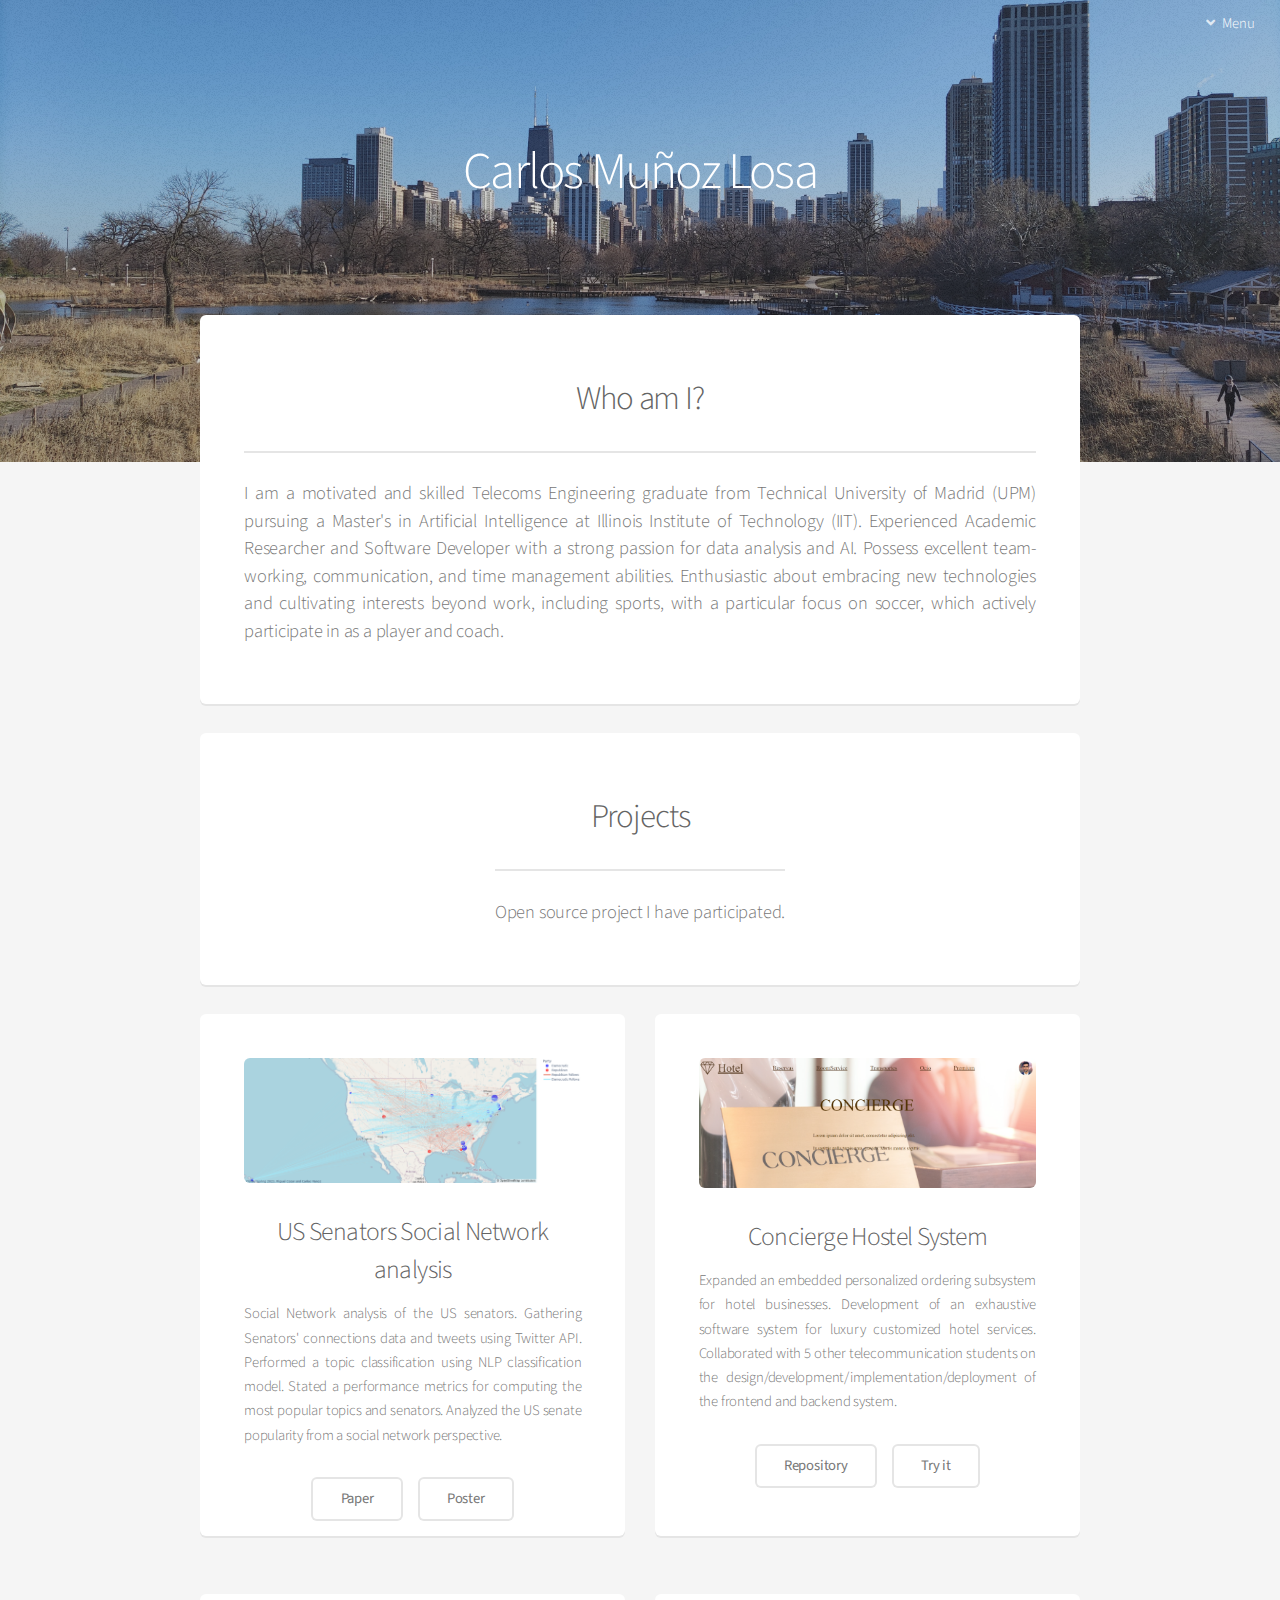
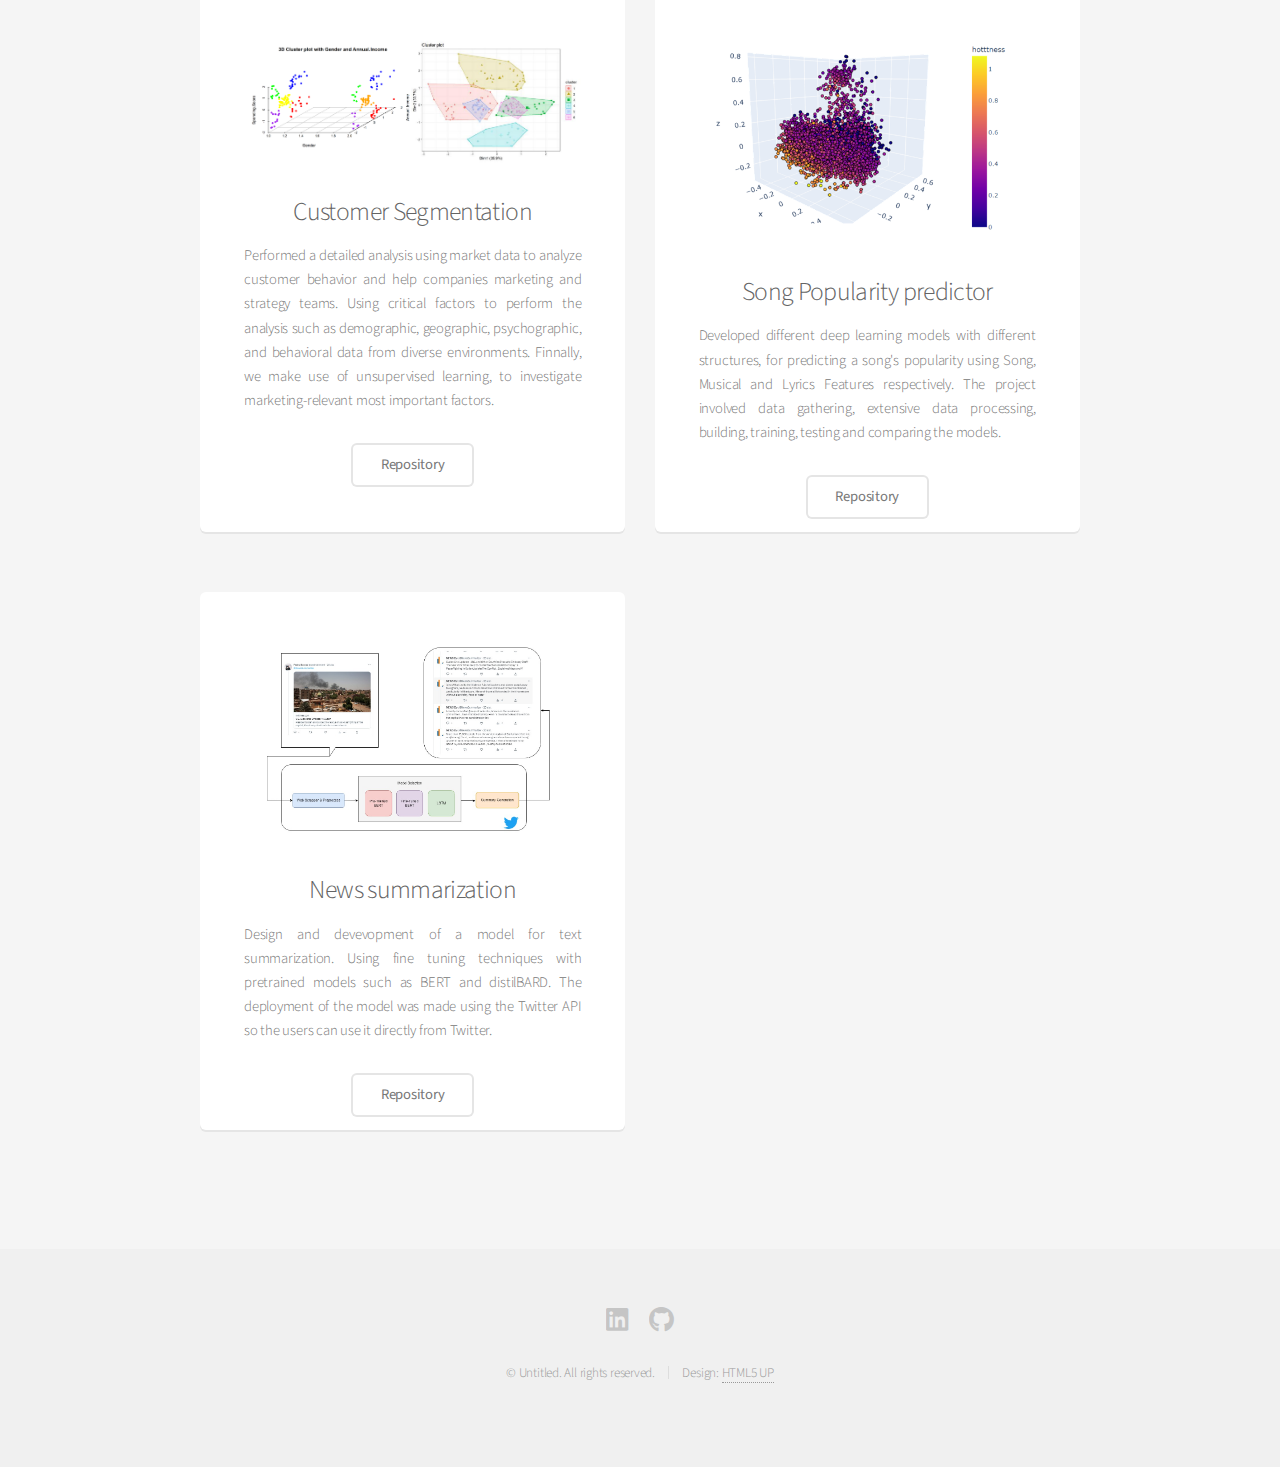
==== commit d6a63c41: "paper upload" ====
--- a/index.html
+++ b/index.html
@@ -6,6 +6,15 @@
 -->
 <html>
 	<head>
+		<!-- Google tag (gtag.js) -->
+		<script async src="https://www.googletagmanager.com/gtag/js?id=G-LDY8CGJ56F"></script>
+		<script>
+		window.dataLayer = window.dataLayer || [];
+		function gtag(){dataLayer.push(arguments);}
+		gtag('js', new Date());
+
+		gtag('config', 'G-LDY8CGJ56F');
+		</script>
 		<title>Carlos Muñoz Losa</title>
 		<meta charset="utf-8" />
 		<meta name="viewport" content="width=device-width, initial-scale=1, user-scalable=no" />
@@ -74,7 +83,7 @@
 					<section class="box special">
 						<header class="major">
 							<h2>Projects</h2>
-							<p>This are some of the opensource projects that I have participated.</p>
+							<p>Open source project I have participated.</p>
 						</header>
 						<!-- <span class="image featured"><img src="images/pic01.jpg" alt="" /></span> -->
 					</section>
@@ -92,7 +101,8 @@
 									 social network perspective.
 								</p>
 								<ul class="actions special">
-									<li><a href="https://www.kaggle.com/code/miguelcozar/data-analysis-us-senate" class="button alt">Repository</a></li>
+									<li><a href="/images/us_senators_ICML_2023.pdf" class="button alt">Paper</a></li>
+									<li><a href="/images/Unleashing_the_power_of_Twitter_ICML2023_poster-1.png" class="button alt">Poster</a></li>
 								</ul>
 							</section>
 
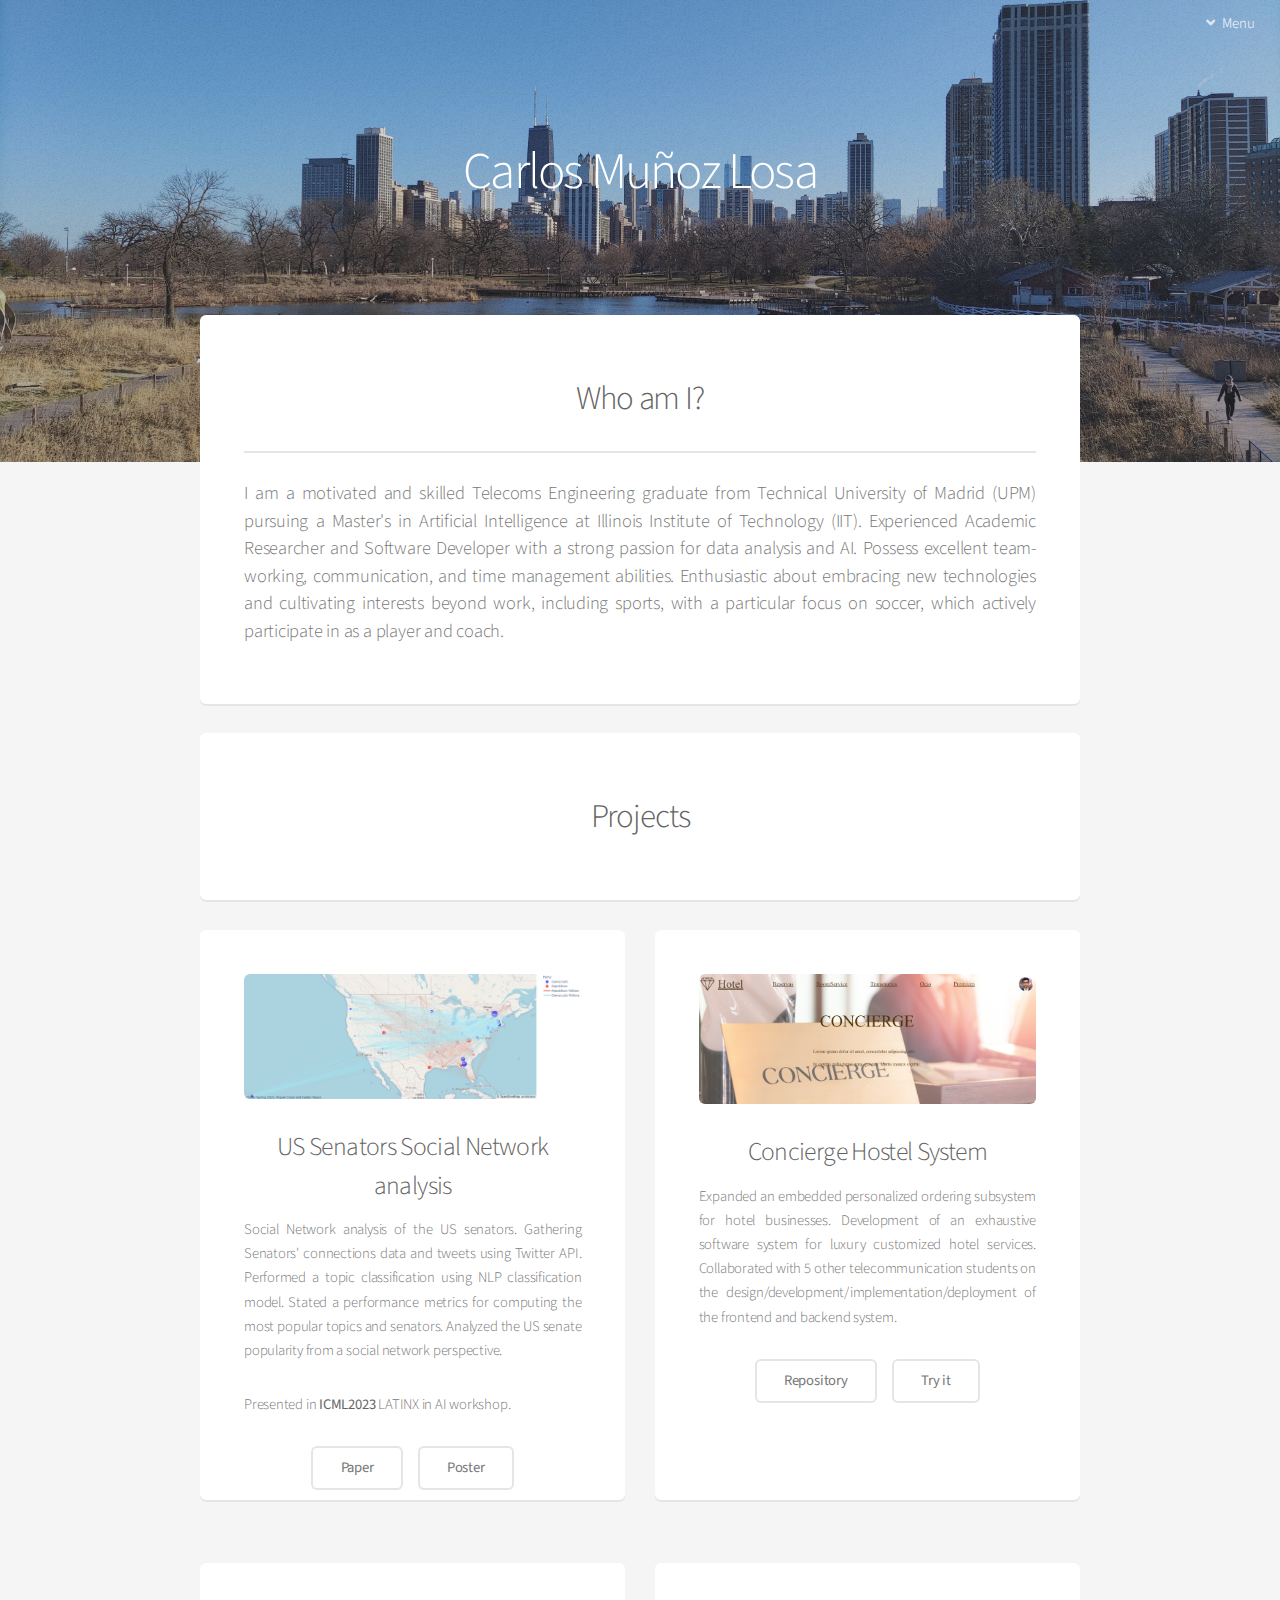
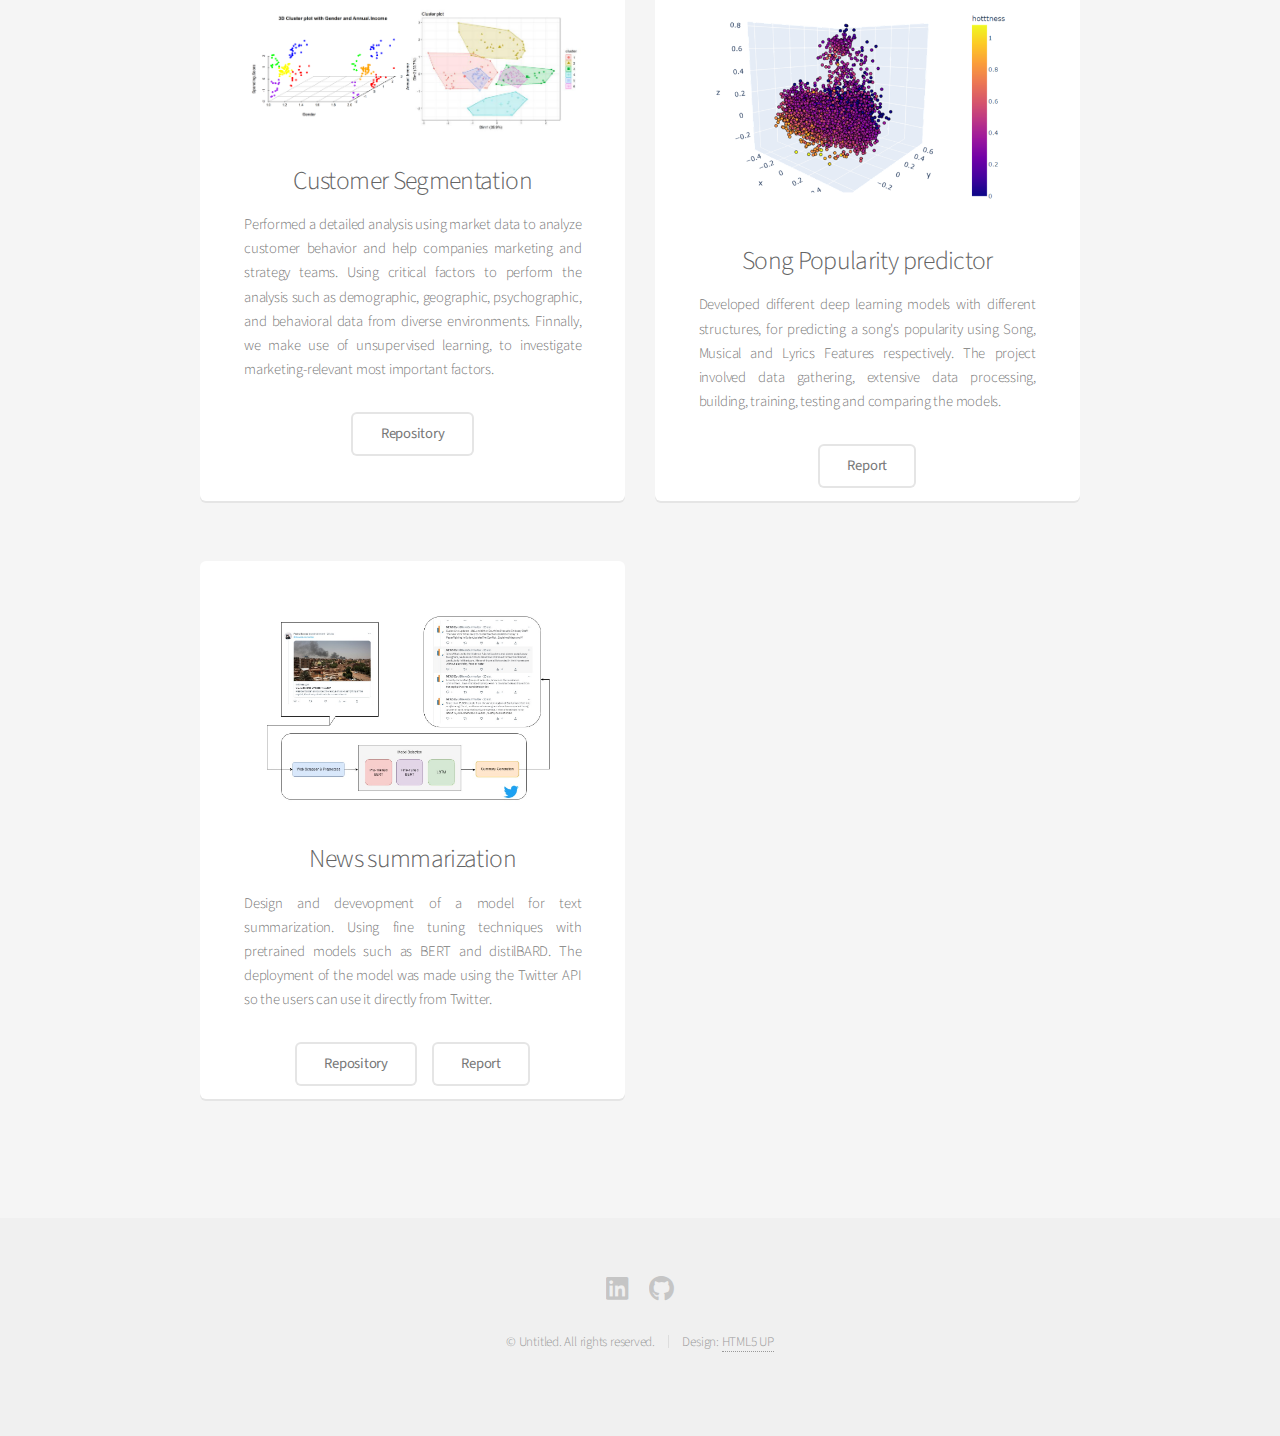
==== commit bbdc12d6: "added reports" ====
--- a/index.html
+++ b/index.html
@@ -83,7 +83,6 @@
 					<section class="box special">
 						<header class="major">
 							<h2>Projects</h2>
-							<p>Open source project I have participated.</p>
 						</header>
 						<!-- <span class="image featured"><img src="images/pic01.jpg" alt="" /></span> -->
 					</section>
@@ -99,6 +98,8 @@
 									 using NLP classification model. Stated a performance metrics for computing
 									 the most popular topics and senators. Analyzed the US senate popularity from a 
 									 social network perspective.
+
+									 <p>Presented in <b>ICML2023</b>  LATINX in AI workshop.</p> 
 								</p>
 								<ul class="actions special">
 									<li><a href="/images/us_senators_ICML_2023.pdf" class="button alt">Paper</a></li>
@@ -173,7 +174,7 @@
 									extensive data processing, building, training, testing and comparing the models.
 								</p>
 								<ul class="actions special">
-									<li><a href="https://bitbucket.org/cmunozlosa/cs577-f22-munozlosa-carlos/src/main/Project/" class="button alt">Repository</a></li>
+									<li><a href="/images/Project_Report.pdf" class="button alt">Report</a></li>
 								</ul>
 							</section>
 
@@ -188,6 +189,7 @@
 								</p>
 								<ul class="actions special">
 									<li><a href="https://github.com/carlosmlosa/news_summarization" class="button alt">Repository</a></li>
+									<li><a href="/images/CS584___Final_report_group17.pdf" class="button alt">Report</a></li>
 								</ul>
 							</section>
 
